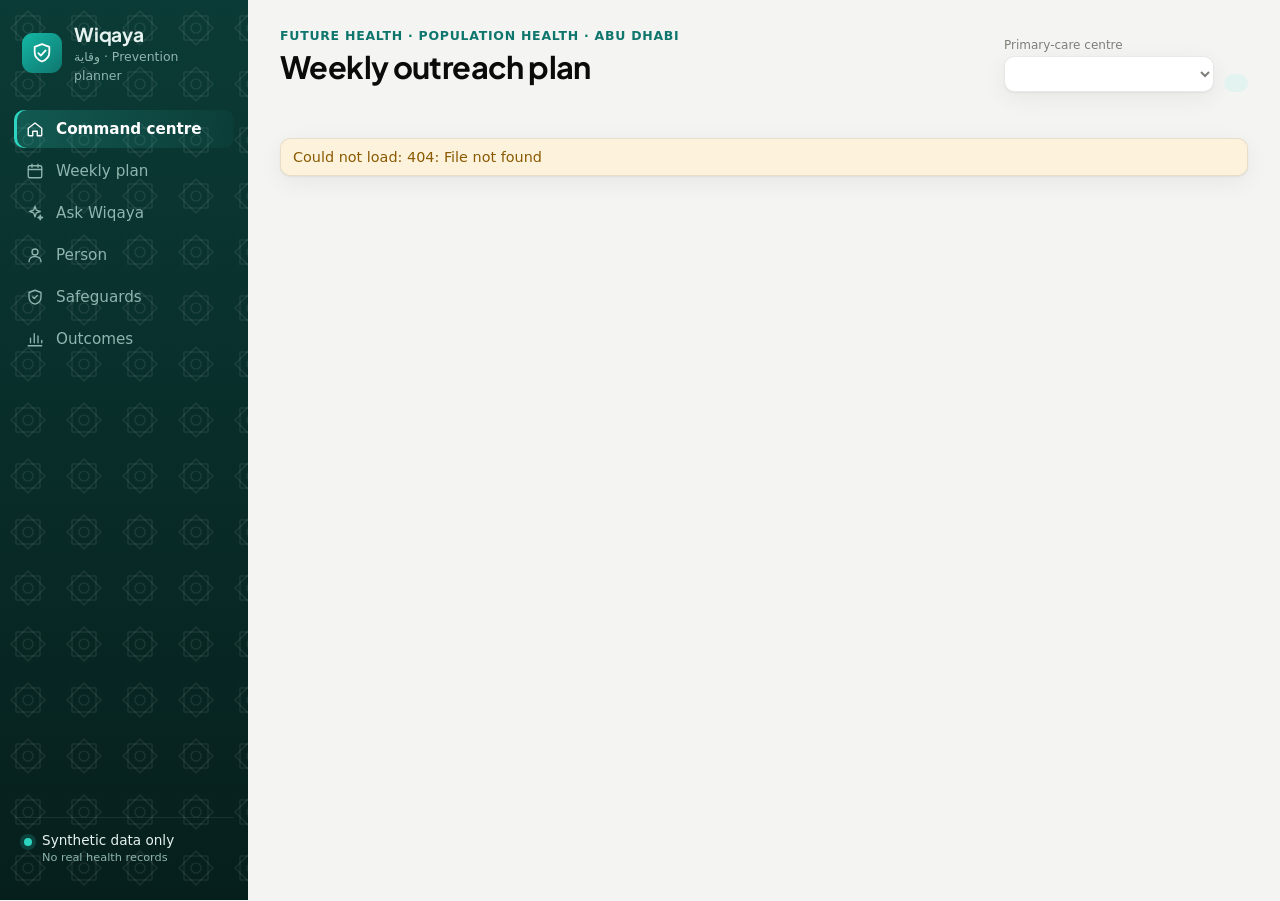
==== static/index.html @ 71c0303e "Wiqaya prototype: engine, multi-agent copilot, UI, tests, docs Co-Authored-By: Claude Opus 5.5 <nore" ====
<!doctype html>
<html lang="en">
<head>
  <meta charset="utf-8">
  <meta name="viewport" content="width=device-width, initial-scale=1">
  <title>Wiqaya Prevention Planner</title>
  <meta name="description" content="Predictive prevention pathways for Abu Dhabi: care gaps, risk, household outreach and safeguards. Synthetic data only.">
  <link rel="icon" href="data:image/svg+xml,%3Csvg xmlns='http://www.w3.org/2000/svg' viewBox='0 0 32 32'%3E%3Crect width='32' height='32' rx='8' fill='%230f766e'/%3E%3Cpath d='M16 6l8 3v6c0 5-3.4 8.4-8 10-4.6-1.6-8-5-8-10V9z' fill='none' stroke='white' stroke-width='2.2' stroke-linejoin='round'/%3E%3C/svg%3E">
  <link rel="preconnect" href="https://fonts.googleapis.com">
  <link rel="preconnect" href="https://fonts.gstatic.com" crossorigin>
  <link rel="stylesheet" href="https://fonts.googleapis.com/css2?family=Plus+Jakarta+Sans:wght@500;600;700;800&display=swap">
  <link rel="stylesheet" href="styles.css">
</head>
<body>
  <a class="skip-link" href="#main">Skip to content</a>
  <div class="shell">
    <aside class="side">
      <div class="brand">
        <span class="logo" aria-hidden="true">
          <svg viewBox="0 0 32 32"><path d="M16 5l9 3.4v6.8c0 5.6-3.8 9.4-9 11.3-5.2-1.9-9-5.7-9-11.3V8.4z"/><path d="M11.5 16.2l3 3 6-6.4"/></svg>
        </span>
        <span><strong>Wiqaya</strong><small>وقاية · Prevention planner</small></span>
      </div>
      <nav id="nav" role="tablist" aria-label="Views" aria-orientation="vertical"></nav>
      <div class="side-foot">
        <span class="live-dot" aria-hidden="true"></span>
        <span>Synthetic data only<br><small>No real health records</small></span>
      </div>
    </aside>

    <div class="content">
      <header class="top">
        <div>
          <p class="eyebrow">Future Health · Population Health · Abu Dhabi</p>
          <h1 id="page-title">Weekly outreach plan</h1>
          <p id="page-sub" class="lede"></p>
        </div>
        <div class="top-tools">
          <label class="field"><span>Primary-care centre</span><select id="centre"></select></label>
          <span class="pill" id="week-pill"></span>
        </div>
      </header>

      <section class="kpis" id="kpis" aria-label="Key figures"></section>

      <main id="main">
        <section id="overview" role="tabpanel" aria-labelledby="tab-overview"></section>
        <section id="copilot" role="tabpanel" aria-labelledby="tab-copilot" hidden></section>
        <section id="plan" role="tabpanel" aria-labelledby="tab-plan" hidden></section>
        <section id="person" role="tabpanel" aria-labelledby="tab-person" hidden></section>
        <section id="safeguards" role="tabpanel" aria-labelledby="tab-safeguards" hidden></section>
        <section id="outcomes" role="tabpanel" aria-labelledby="tab-outcomes" hidden></section>
      </main>
    </div>
  </div>
  <div id="tip" class="tip" role="tooltip" hidden></div>
  <div id="status" class="sr-only" role="status" aria-live="polite"></div>
  <script src="app.js"></script>
</body>
</html>
---- static/styles.css ----
/* Tokens: chrome + chart roles. Chart hues follow the validated reference palette (slots 1, 2, 3, 7). */
:root {
  color-scheme: light;
  --page: #f4f5f2; --surface: #ffffff; --surface-2: #f6f6f3; --ink: #0b0b0b; --ink-2: #52514e; --muted: #807e78;
  --grid: #e7e6e0; --axis: #c3c2b7; --border: rgba(11, 11, 11, 0.09); --shadow: 0 1px 2px rgba(16, 24, 20, .05), 0 6px 24px rgba(16, 24, 20, .06);
  --brand: #0f766e; --brand-2: #115e59; --brand-soft: #e3f3f0; --side: #0b2f2b; --side-ink: #e6f2ef; --side-muted: #8fb5ae;
  --s1: #2a78d6; --s1-soft: #dceafb; --s2: #eb6834; --s3: #1baf7a; --s3-soft: #d9f3e9; --s7: #4a3aa7; --s7-soft: #e6e3f7;
  --base: #a8a69f; --good: #0ca30c; --good-ink: #006300; --good-soft: #e3f5e3; --warn: #fab219; --warn-ink: #8a5a00; --warn-soft: #fdf3dc;
  --crit: #d03b3b; --radius: 14px;
  font-family: system-ui, -apple-system, "Segoe UI", sans-serif; color: var(--ink); background: var(--page);
}
@media (prefers-color-scheme: dark) {
  :root:where(:not([data-theme="light"])) {
    color-scheme: dark;
    --page: #0d0d0d; --surface: #1a1a19; --surface-2: #222220; --ink: #ffffff; --ink-2: #c3c2b7; --muted: #8f8d86;
    --grid: #2c2c2a; --axis: #45453f; --border: rgba(255, 255, 255, 0.09); --shadow: 0 1px 2px rgba(0, 0, 0, .4);
    --brand: #2dd4bf; --brand-2: #5eead4; --brand-soft: #12302c; --side: #0a1f1c;
    --s1: #3987e5; --s1-soft: #17304f; --s2: #d95926; --s3: #199e70; --s3-soft: #123528; --s7: #9085e9; --s7-soft: #262245;
    --base: #6b6a64; --good-ink: #0ca30c; --good-soft: #13301a; --warn-ink: #fab219; --warn-soft: #3a2c10;
  }
}
* { box-sizing: border-box; }
[hidden] { display: none !important; }
body { margin: 0; background: var(--page); -webkit-font-smoothing: antialiased; }
button, select { font: inherit; color: inherit; }
h1, h2, h3, p { margin: 0; }
.shell { display: grid; grid-template-columns: 248px 1fr; min-height: 100vh; }

/* Sidebar */
.side { background: var(--side); color: var(--side-ink); display: flex; flex-direction: column; padding: 22px 14px; position: sticky; top: 0; height: 100vh; }
.brand { display: flex; gap: 12px; align-items: center; padding: 0 8px 26px; }
.brand strong { display: block; font-size: 1.2rem; letter-spacing: -.01em; }
.brand small { color: var(--side-muted); font-size: .78rem; }
.logo { width: 40px; height: 40px; border-radius: 11px; background: linear-gradient(140deg, #14b8a6, #0f766e); display: grid; place-items: center; flex: none; }
.logo svg { width: 26px; height: 26px; fill: none; stroke: #fff; stroke-width: 2.2; stroke-linecap: round; stroke-linejoin: round; }
#nav { display: flex; flex-direction: column; gap: 4px; }
#nav button { display: flex; align-items: center; gap: 12px; border: 0; background: none; color: var(--side-muted); padding: 10px 12px; border-radius: 10px; cursor: pointer; text-align: left; font-size: .95rem; }
#nav button:hover { background: rgba(255, 255, 255, .05); color: var(--side-ink); }
#nav button[aria-selected="true"] { background: rgba(45, 212, 191, .14); color: #fff; font-weight: 600; box-shadow: inset 3px 0 0 #2dd4bf; }
.side-foot { margin-top: auto; display: flex; gap: 10px; align-items: flex-start; padding: 14px 10px; border-top: 1px solid rgba(255, 255, 255, .08); font-size: .85rem; }
.side-foot small { color: var(--side-muted); }
.live-dot { width: 8px; height: 8px; border-radius: 50%; background: #2dd4bf; margin-top: 6px; box-shadow: 0 0 0 4px rgba(45, 212, 191, .18); flex: none; }

/* Header & KPIs */
.content { min-width: 0; padding: 28px 32px 56px; }
.top { display: flex; flex-wrap: wrap; justify-content: space-between; align-items: flex-end; gap: 16px 24px; }
.eyebrow { color: var(--brand); font-size: .78rem; font-weight: 600; letter-spacing: .06em; text-transform: uppercase; }
h1 { font-size: clamp(1.5rem, 2.4vw, 2rem); letter-spacing: -.02em; margin-top: 4px; }
.lede { color: var(--ink-2); margin-top: 6px; max-width: 68ch; line-height: 1.5; }
.top-tools { display: flex; gap: 10px; align-items: flex-end; flex-wrap: wrap; }
.field { display: grid; gap: 4px; font-size: .75rem; color: var(--muted); }
select { background: var(--surface); border: 1px solid var(--border); border-radius: 10px; padding: 9px 12px; min-width: 210px; box-shadow: var(--shadow); }
.pill { display: inline-flex; align-items: center; gap: 6px; padding: 9px 12px; border-radius: 10px; background: var(--brand-soft); color: var(--brand-2); font-size: .85rem; font-weight: 600; }
.kpis { display: grid; grid-template-columns: repeat(4, minmax(0, 1fr)); gap: 14px; margin: 24px 0 22px; }
.kpi { background: var(--surface); border: 1px solid var(--border); border-radius: var(--radius); padding: 16px 18px; box-shadow: var(--shadow); display: grid; gap: 4px; }
.kpi-k { color: var(--muted); font-size: .8rem; font-weight: 500; }
.kpi-v { font-size: 1.75rem; font-weight: 700; letter-spacing: -.02em; }
.kpi-s { color: var(--ink-2); font-size: .8rem; }
.kpi.hero { background: linear-gradient(150deg, #0f766e, #0b4f4a); color: #fff; border: 0; }
.kpi.hero .kpi-k, .kpi.hero .kpi-s { color: #c4ece5; }

/* Cards & layout */
.card { background: var(--surface); border: 1px solid var(--border); border-radius: var(--radius); padding: 18px 20px; box-shadow: var(--shadow); min-width: 0; }
.card h2 { font-size: 1rem; letter-spacing: -.01em; }
.card-head { display: flex; justify-content: space-between; align-items: baseline; gap: 12px; flex-wrap: wrap; margin-bottom: 14px; }
.card-sub { color: var(--muted); font-size: .82rem; margin-top: 2px; }
.cols { display: grid; grid-template-columns: 320px minmax(0, 1fr); gap: 16px; align-items: start; }
.stack { display: grid; gap: 16px; }
.grid3 { display: grid; grid-template-columns: repeat(3, minmax(0, 1fr)); gap: 16px; margin-top: 16px; }
.grid2 { display: grid; grid-template-columns: repeat(2, minmax(0, 1fr)); gap: 16px; margin-top: 16px; }
.muted { color: var(--muted); }
.small { font-size: .82rem; }
.i { width: 18px; height: 18px; fill: none; stroke: currentColor; stroke-width: 1.8; stroke-linecap: round; stroke-linejoin: round; flex: none; }

/* Meters & bars */
.big { font-size: 2.1rem; font-weight: 700; letter-spacing: -.03em; }
.meter { height: 8px; border-radius: 4px; background: var(--surface-2); overflow: hidden; margin: 10px 0 6px; }
.meter > i { display: block; height: 100%; border-radius: 4px; background: var(--brand); }
.hbars { display: grid; gap: 10px; }
.hbar { display: grid; grid-template-columns: minmax(0, 1fr) auto; gap: 4px 10px; font-size: .85rem; }
.hbar .bar { grid-column: 1 / -1; height: 8px; background: var(--surface-2); border-radius: 4px; }
.hbar .bar > i { display: block; height: 100%; background: var(--s1); border-radius: 4px; }
.hbar b { font-variant-numeric: tabular-nums; font-weight: 600; }
.split { display: flex; height: 10px; border-radius: 5px; overflow: hidden; gap: 2px; margin: 10px 0 8px; }
.split > i { display: block; height: 100%; }
.legend { display: flex; flex-wrap: wrap; gap: 6px 14px; font-size: .8rem; color: var(--ink-2); }
.sw { display: inline-block; width: 10px; height: 10px; border-radius: 3px; margin-right: 6px; vertical-align: -1px; }

/* Chips & badges */
.chip { display: inline-flex; align-items: center; gap: 6px; padding: 3px 9px; border-radius: 999px; font-size: .76rem; font-weight: 500; background: var(--s1-soft); color: var(--ink); margin: 3px 4px 0 0; }
.chip > i { width: 7px; height: 7px; border-radius: 50%; background: var(--s1); }
.chip.child { background: var(--s3-soft); } .chip.child > i { background: var(--s3); }
.chip.gen { background: var(--s7-soft); } .chip.gen > i { background: var(--s7); }
.badge { display: inline-block; padding: 2px 7px; border-radius: 6px; font-size: .7rem; font-weight: 700; letter-spacing: .04em; background: var(--surface-2); color: var(--ink-2); border: 1px solid var(--border); }
.status { display: inline-flex; align-items: center; gap: 5px; padding: 3px 9px; border-radius: 999px; font-size: .76rem; font-weight: 600; }
.status .i { width: 14px; height: 14px; stroke-width: 2.4; }
.status.good { background: var(--good-soft); color: var(--good-ink); }
.status.warn { background: var(--warn-soft); color: var(--warn-ink); }
.status.hide { background: var(--surface-2); color: var(--muted); }

/* Household list */
.hh-list { display: grid; }
.hh { display: grid; grid-template-columns: 34px minmax(0, 1fr) 150px; gap: 14px; padding: 14px 4px; border-top: 1px solid var(--grid); align-items: start; }
.hh:first-child { border-top: 0; }
.rank { width: 30px; height: 30px; border-radius: 9px; display: grid; place-items: center; font-weight: 700; font-size: .85rem; background: var(--surface-2); color: var(--ink-2); }
.hh:nth-child(-n+3) .rank { background: var(--brand-soft); color: var(--brand-2); }
.hh-head { display: flex; align-items: center; gap: 10px; margin-bottom: 6px; }
.members { list-style: none; margin: 0; padding: 0; display: grid; gap: 8px; }
.member { display: grid; grid-template-columns: 30px minmax(0, 1fr); gap: 10px; }
.av { width: 30px; height: 30px; border-radius: 50%; display: grid; place-items: center; font-weight: 700; font-size: .8rem; background: var(--s1-soft); color: var(--ink); }
.av.child { background: var(--s3-soft); }
.av.lg { width: 56px; height: 56px; font-size: 1.3rem; }
.who { display: flex; flex-wrap: wrap; gap: 4px 10px; align-items: baseline; }
.slot { display: inline-flex; align-items: center; gap: 4px; font-size: .78rem; color: var(--ink-2); font-variant-numeric: tabular-nums; }
.slot .i { width: 14px; height: 14px; }
.link { background: none; border: 0; padding: 0; color: var(--ink); font-weight: 600; cursor: pointer; text-decoration: underline; text-decoration-color: var(--axis); text-underline-offset: 3px; }
.link:hover { color: var(--brand); text-decoration-color: currentColor; }
.score { text-align: right; }
.score b { font-size: 1.1rem; font-variant-numeric: tabular-nums; }
.score .meter { margin: 6px 0 4px; height: 6px; }
.score .meter > i { background: var(--s1); }

/* Person */
.person-head { display: flex; gap: 16px; align-items: center; flex-wrap: wrap; }
.person-head h2 { font-size: 1.35rem; }
.consents { display: flex; flex-wrap: wrap; gap: 6px; margin-top: 8px; }
.banner { display: flex; gap: 10px; align-items: center; padding: 10px 12px; border-radius: 10px; background: var(--warn-soft); color: var(--warn-ink); margin-top: 14px; font-size: .9rem; }
.gap-item { padding: 12px 0; border-top: 1px solid var(--grid); }
.gap-item:first-of-type { border-top: 0; padding-top: 0; }
.gap-item p { font-size: .88rem; margin-top: 6px; }
.seg-group { display: inline-flex; border: 1px solid var(--border); border-radius: 9px; overflow: hidden; margin-top: 10px; }
.seg-group button { border: 0; background: var(--surface); padding: 6px 12px; font-size: .82rem; cursor: pointer; border-left: 1px solid var(--border); }
.seg-group button:first-child { border-left: 0; }
.seg-group button:hover { background: var(--surface-2); }
.seg-group button[aria-pressed="true"] { background: var(--brand); color: #fff; }
.track { width: 100%; height: auto; display: block; margin: 8px 0 4px; }
.track .axis { stroke: var(--axis); stroke-width: 2; }
.track .band { fill: var(--s1-soft); stroke: var(--s1); stroke-width: 1; }
.track .dot { fill: var(--s1); stroke: var(--surface); stroke-width: 2; }
.track text { fill: var(--muted); font-size: 10.5px; }
.fbar { display: grid; grid-template-columns: 110px minmax(0, 1fr) 44px; gap: 10px; align-items: center; font-size: .85rem; margin-top: 8px; }
.fbar .bar { height: 8px; border-radius: 4px; background: var(--surface-2); }
.fbar .bar > i { display: block; height: 100%; border-radius: 4px; background: var(--s1); }
.fbar b { text-align: right; font-variant-numeric: tabular-nums; font-weight: 600; }
.prov { list-style: none; margin: 0; padding: 0; display: grid; gap: 10px; }
.prov li { display: grid; grid-template-columns: 26px minmax(0, 1fr); gap: 10px; font-size: .88rem; }
.prov .tick { width: 24px; height: 24px; border-radius: 7px; display: grid; place-items: center; }
.prov .tick.on { background: var(--good-soft); color: var(--good-ink); }
.prov .tick.off { background: var(--warn-soft); color: var(--warn-ink); }
.prov .tick .i { width: 14px; height: 14px; stroke-width: 2.6; }
.msgs { display: grid; gap: 14px; }
.msg-head { display: flex; justify-content: space-between; gap: 8px; font-size: .8rem; color: var(--muted); margin-bottom: 6px; flex-wrap: wrap; }
.bubble { white-space: pre-wrap; background: var(--surface-2); border: 1px solid var(--border); border-radius: 16px 16px 16px 4px; padding: 12px 14px; font-size: .9rem; line-height: 1.55; }
.bubble[dir="rtl"] { border-radius: 16px 16px 4px 16px; }
.empty { display: grid; justify-items: center; gap: 12px; text-align: center; padding: 48px 20px; color: var(--ink-2); }
.empty .i { width: 36px; height: 36px; color: var(--brand); }
.btn { display: inline-flex; align-items: center; gap: 6px; border: 0; background: var(--brand); color: #fff; padding: 9px 14px; border-radius: 10px; cursor: pointer; font-weight: 600; }

/* Safeguards */
.segs { display: flex; flex-wrap: wrap; gap: 6px; margin-bottom: 16px; }
.segs button { border: 1px solid var(--border); background: var(--surface); padding: 7px 12px; border-radius: 999px; cursor: pointer; font-size: .85rem; }
.segs button[aria-pressed="true"] { background: var(--ink); color: var(--surface); border-color: var(--ink); }
.summary { display: grid; grid-template-columns: repeat(4, minmax(0, 1fr)); gap: 14px; margin-bottom: 16px; }
.table-wrap { overflow-x: auto; }
table { border-collapse: collapse; width: 100%; font-size: .87rem; }
th, td { text-align: left; padding: 10px 10px; border-bottom: 1px solid var(--grid); vertical-align: middle; }
th { color: var(--muted); font-weight: 600; font-size: .76rem; text-transform: uppercase; letter-spacing: .04em; }
td.num, th.num { text-align: right; font-variant-numeric: tabular-nums; }
tbody tr:hover { background: var(--surface-2); }
.reach { display: grid; grid-template-columns: minmax(80px, 1fr) 48px; gap: 8px; align-items: center; min-width: 150px; }
.reach-track { position: relative; height: 8px; background: var(--surface-2); border-radius: 4px; }
.reach-track > i { display: block; height: 100%; border-radius: 4px; background: var(--s1); }
.reach-track > .gate { position: absolute; top: -4px; bottom: -4px; width: 2px; background: var(--ink); border-radius: 1px; }
.reach b { text-align: right; font-variant-numeric: tabular-nums; font-weight: 600; }

/* Outcomes */
.compare { display: grid; grid-template-columns: repeat(3, minmax(0, 1fr)); gap: 16px; }
.delta { display: inline-flex; align-items: center; gap: 4px; font-weight: 700; font-size: .85rem; padding: 3px 9px; border-radius: 999px; }
.delta .i { width: 14px; height: 14px; stroke-width: 2.4; }
.delta.up { background: var(--good-soft); color: var(--good-ink); }
.delta.flat { background: var(--surface-2); color: var(--ink-2); }
.pair { display: grid; gap: 8px; margin-top: 14px; }
.pair-row { display: grid; grid-template-columns: 92px minmax(0, 1fr) 52px; gap: 10px; align-items: center; font-size: .82rem; color: var(--ink-2); }
.pair-row .bar { height: 12px; }
.pair-row .bar > i { display: block; height: 100%; border-radius: 0 4px 4px 0; }
.pair-row b { text-align: right; color: var(--ink); font-variant-numeric: tabular-nums; }
svg.chart.cal { max-width: 440px; margin: 0 auto; }
svg.chart { width: 100%; height: auto; display: block; overflow: visible; }
svg.chart text { fill: var(--muted); font-size: 11px; }
svg.chart .lbl { fill: var(--ink); font-size: 12px; font-weight: 600; }
svg.chart .grid { stroke: var(--grid); stroke-width: 1; }
svg.chart .axis { stroke: var(--axis); stroke-width: 1.5; }
svg.chart .diag { stroke: var(--axis); stroke-width: 1.5; stroke-dasharray: 4 4; fill: none; }
svg.chart .pt { fill: var(--s1); stroke: var(--surface); stroke-width: 2; }
svg.chart .truth { stroke: var(--ink); stroke-width: 2; stroke-dasharray: 3 3; }
details { margin-top: 12px; font-size: .85rem; }
summary { cursor: pointer; color: var(--brand-2); font-weight: 600; }

/* Copilot */
.ask-card { background: linear-gradient(160deg, var(--surface), var(--brand-soft)); }
.ask-row { display: flex; gap: 10px; }
.ask-row input { flex: 1; min-width: 0; font: inherit; padding: 12px 14px; border-radius: 12px; border: 1px solid var(--border); background: var(--surface); color: var(--ink); box-shadow: var(--shadow); }
.examples { display: flex; flex-wrap: wrap; gap: 8px; margin-top: 12px; }
.ex { border: 1px solid var(--border); background: var(--surface); border-radius: 999px; padding: 6px 12px; font-size: .8rem; cursor: pointer; color: var(--ink-2); text-align: left; }
.ex:hover { border-color: var(--brand); color: var(--ink); }
.lanes { list-style: none; margin: 0; padding: 0; display: grid; grid-template-columns: repeat(6, minmax(0, 1fr)); gap: 10px; }
.lanes li { display: grid; gap: 8px; align-content: start; padding: 12px; border-radius: 12px; background: var(--surface-2); font-size: .85rem; position: relative; }
.lane-ic { width: 32px; height: 32px; border-radius: 10px; display: grid; place-items: center; background: var(--brand-soft); color: var(--brand-2); flex: none; }
.trace { list-style: none; margin: 0; padding: 0; display: grid; gap: 0; }
.step { display: grid; grid-template-columns: 32px minmax(0, 1fr); gap: 12px; padding: 10px 0; position: relative; }
.step:not(:last-child)::before { content: ""; position: absolute; left: 15px; top: 44px; bottom: -6px; width: 2px; background: var(--grid); }
.step.ok .lane-ic { background: var(--good-soft); color: var(--good-ink); }
.step.bad .lane-ic { background: var(--warn-soft); color: var(--warn-ink); }
.step-head { display: flex; flex-wrap: wrap; gap: 6px 10px; align-items: center; font-size: .88rem; }
.step-detail { margin-top: 3px; word-break: break-word; }
.answer-text { font-size: 1.02rem; line-height: 1.6; }
.answer { border-left: 4px solid var(--brand); }
.thinking { display: flex; gap: 10px; align-items: center; color: var(--ink-2); }
.thinking .i { color: var(--brand); }
@media (prefers-reduced-motion: no-preference) { .thinking .i { animation: pulse 1.2s ease-in-out infinite; } }
@keyframes pulse { 50% { opacity: .35; transform: scale(.85); } }
.ai-brief h2 { display: flex; align-items: center; gap: 8px; }
.ai-brief h2 .i { color: var(--brand); }

/* Display type */
h1, h2, .kpi-v, .big, .brand strong, .hero-title, .hero-stats b, .region-nums b, .feat strong { font-family: "Plus Jakarta Sans", system-ui, -apple-system, "Segoe UI", sans-serif; }

/* Command centre */
.hero { position: relative; overflow: hidden; display: grid; grid-template-columns: minmax(0, 1.35fr) minmax(0, 1fr); gap: 28px; align-items: center;
  padding: 40px 40px 36px; border-radius: 22px; color: #fff; margin-bottom: 18px;
  background: url("data:image/svg+xml,%3Csvg xmlns='http://www.w3.org/2000/svg' width='56' height='56' viewBox='0 0 56 56'%3E%3Cg fill='none' stroke='%23ffffff' stroke-opacity='0.09' stroke-width='1.2'%3E%3Crect x='16' y='16' width='24' height='24'/%3E%3Crect x='16' y='16' width='24' height='24' transform='rotate(45 28 28)'/%3E%3Ccircle cx='28' cy='28' r='5'/%3E%3C/g%3E%3C/svg%3E"), radial-gradient(900px 420px at 0% 0%, #14b8a6 0%, transparent 55%), radial-gradient(700px 500px at 100% 100%, #c9a227 0%, transparent 45%), linear-gradient(135deg, #0b3b36, #062320 70%);
  box-shadow: 0 20px 50px rgba(6, 35, 32, .35); }
.hero::after { content: ""; position: absolute; right: -120px; top: -120px; width: 360px; height: 360px; border-radius: 50%; border: 1px solid rgba(255, 255, 255, .08); box-shadow: 0 0 0 40px rgba(255, 255, 255, .02), 0 0 0 80px rgba(255, 255, 255, .015); pointer-events: none; }
.hero-eyebrow { font-size: .76rem; font-weight: 700; letter-spacing: .1em; text-transform: uppercase; color: #7fe3d3; }
.hero-title { font-size: clamp(2rem, 4vw, 3.1rem); line-height: 1.05; letter-spacing: -.035em; margin: 12px 0 14px; font-weight: 800; }
.hero-title span { background: linear-gradient(90deg, #5eead4, #f5d77a); -webkit-background-clip: text; background-clip: text; color: transparent; }
.hero-sub { color: #c9e7e1; font-size: 1.05rem; line-height: 1.6; max-width: 56ch; }
.hero-cta { display: flex; flex-wrap: wrap; gap: 10px; margin-top: 22px; }
.btn.glow { background: linear-gradient(135deg, #2dd4bf, #0f9e8f); color: #04201c; box-shadow: 0 8px 24px rgba(45, 212, 191, .35); }
.btn.ghost { background: rgba(255, 255, 255, .08); color: #fff; border: 1px solid rgba(255, 255, 255, .2); }
.btn { transition: transform .15s ease, box-shadow .15s ease; }
.btn:hover { transform: translateY(-1px); }
.hero-chips { display: flex; flex-wrap: wrap; gap: 8px; margin-top: 22px; }
.hero-chips span { display: inline-flex; align-items: center; gap: 6px; padding: 6px 10px; border-radius: 999px; background: rgba(255, 255, 255, .07); border: 1px solid rgba(255, 255, 255, .12); font-size: .8rem; color: #d7efea; }
.hero-chips .i { width: 14px; height: 14px; }
.hero-panel { position: relative; z-index: 1; background: rgba(255, 255, 255, .07); border: 1px solid rgba(255, 255, 255, .14); border-radius: 18px; padding: 22px; backdrop-filter: blur(8px); }
.hero-panel-k { font-size: .78rem; color: #9fd8ce; font-weight: 600; display: flex; align-items: center; gap: 8px; }
.hero-panel-k::before { content: ""; width: 8px; height: 8px; border-radius: 50%; background: #2dd4bf; box-shadow: 0 0 0 4px rgba(45, 212, 191, .25); }
.hero-stats { display: grid; grid-template-columns: 1fr 1fr; gap: 18px 20px; margin-top: 16px; }
.hero-stats div { display: grid; gap: 2px; }
.hero-stats b { font-size: 1.9rem; letter-spacing: -.03em; }
.hero-stats div > span { color: #b9dcd5; font-size: .82rem; }
.hero-stats .accent b { color: #f5d77a; }
.cols-wide { display: grid; grid-template-columns: minmax(0, 1.6fr) minmax(0, 1fr); gap: 16px; margin-bottom: 16px; }
svg.map .land { fill: url(#land); stroke: var(--axis); stroke-width: 1.5; }
svg.map .sea { fill: var(--muted); font-size: 11px; font-style: italic; }
svg.map .bubble { fill: var(--brand); fill-opacity: .82; stroke: var(--surface); stroke-width: 2; }
svg.map .halo { fill: var(--brand); fill-opacity: .12; }
svg.map .bubble.warn, svg.map .halo.warn { fill: var(--warn); }
svg.map .lbl { fill: #fff; font-size: 12.5px; font-weight: 700; }
svg.map .sub { fill: rgba(255, 255, 255, .85); font-size: 11px; }
svg.map .region { cursor: default; }
svg.map .region:hover .bubble, svg.map .region:focus .bubble { fill-opacity: 1; }
.region-card h2 { font-size: .98rem; }
.region-nums { display: grid; grid-template-columns: repeat(3, 1fr); gap: 8px; margin-top: 12px; }
.region-nums div { display: grid; }
.region-nums b { font-size: 1.3rem; letter-spacing: -.02em; }
.region-nums div > span { font-size: .75rem; color: var(--muted); }
.ai-spot { display: grid; grid-template-columns: minmax(0, 1fr) minmax(0, 1.25fr); gap: 24px; align-items: center; margin-bottom: 16px;
  background: linear-gradient(120deg, var(--surface), var(--brand-soft)); }
.ai-spot .hero-eyebrow { color: var(--brand); }
.ai-spot h2 { font-size: 1.5rem; letter-spacing: -.02em; margin: 6px 0 8px; }
.pipe { list-style: none; margin: 0; padding: 0; display: grid; grid-template-columns: repeat(6, 1fr); gap: 8px; position: relative; }
.pipe::before { content: ""; position: absolute; left: 8%; right: 8%; top: 20px; height: 2px; background: linear-gradient(90deg, var(--brand), var(--s1)); opacity: .35; }
.pipe li { position: relative; display: grid; justify-items: center; gap: 8px; text-align: center; }
.pipe .lane-ic { width: 42px; height: 42px; border-radius: 13px; background: var(--surface); border: 1px solid var(--border); box-shadow: var(--shadow); }
.pipe small { font-size: .74rem; color: var(--ink-2); line-height: 1.25; }
.pulse-dot { position: absolute; top: 15px; left: 8%; width: 12px; height: 12px; border-radius: 50%; background: var(--brand); box-shadow: 0 0 12px var(--brand); }
.feats { display: grid; grid-template-columns: repeat(4, minmax(0, 1fr)); gap: 14px; }
.feat { text-align: left; display: grid; gap: 8px; align-content: start; padding: 18px; border-radius: var(--radius); background: var(--surface); border: 1px solid var(--border); box-shadow: var(--shadow); cursor: pointer; color: var(--ink); }
.feat strong { font-size: 1rem; }
.feat span:last-child { color: var(--ink-2); font-size: .86rem; line-height: 1.45; }
.feat-ic { width: 40px; height: 40px; border-radius: 12px; display: grid; place-items: center; color: #fff; background: linear-gradient(135deg, #14b8a6, #0f766e); }
.feat:nth-child(2) .feat-ic { background: linear-gradient(135deg, #3987e5, #1c5cab); }
.feat:nth-child(3) .feat-ic { background: linear-gradient(135deg, #9085e9, #4a3aa7); }
.feat:nth-child(4) .feat-ic { background: linear-gradient(135deg, #f5c04a, #c98500); }
.lift { transition: transform .2s ease, box-shadow .2s ease, border-color .2s ease; }
.lift:hover { transform: translateY(-3px); box-shadow: 0 14px 34px rgba(16, 24, 20, .12); border-color: var(--brand); }
#nav button[aria-selected="true"] { background: linear-gradient(90deg, rgba(45, 212, 191, .22), rgba(45, 212, 191, .04)); }
.side { background: url("data:image/svg+xml,%3Csvg xmlns='http://www.w3.org/2000/svg' width='56' height='56' viewBox='0 0 56 56'%3E%3Cg fill='none' stroke='%23ffffff' stroke-opacity='0.09' stroke-width='1.2'%3E%3Crect x='16' y='16' width='24' height='24'/%3E%3Crect x='16' y='16' width='24' height='24' transform='rotate(45 28 28)'/%3E%3Ccircle cx='28' cy='28' r='5'/%3E%3C/g%3E%3C/svg%3E"), linear-gradient(180deg, #0b3b36, #061f1c); }
@media (prefers-reduced-motion: no-preference) {
  .enter { animation: fadeUp .35s ease both; }
  .pulse-dot { animation: travel 3.6s ease-in-out infinite; }
  .hero-panel-k::before { animation: pulse 1.8s ease-in-out infinite; }
}
@keyframes fadeUp { from { opacity: 0; transform: translateY(8px); } to { opacity: 1; transform: none; } }
@keyframes travel { 0% { left: 8%; opacity: 0; } 10% { opacity: 1; } 90% { opacity: 1; } 100% { left: 90%; opacity: 0; } }

/* Weekly plan */
.plan-hero { display: grid; grid-template-columns: auto minmax(0, 1fr); gap: 28px; align-items: center; padding: 26px 30px; border-radius: 20px; margin-bottom: 16px; color: #fff;
  background: url("data:image/svg+xml,%3Csvg xmlns='http://www.w3.org/2000/svg' width='56' height='56' viewBox='0 0 56 56'%3E%3Cg fill='none' stroke='%23ffffff' stroke-opacity='0.08' stroke-width='1.2'%3E%3Crect x='16' y='16' width='24' height='24'/%3E%3Crect x='16' y='16' width='24' height='24' transform='rotate(45 28 28)'/%3E%3C/g%3E%3C/svg%3E"),
  radial-gradient(600px 300px at 100% 0%, rgba(57, 135, 229, .55), transparent 60%), linear-gradient(135deg, #0f766e, #0b3b36); box-shadow: 0 14px 40px rgba(6, 35, 32, .25); }
.plan-hero h2 { font-size: 1.7rem; letter-spacing: -.02em; margin: 6px 0 4px; }
.plan-hero .hero-eyebrow { display: inline-flex; align-items: center; gap: 6px; }
.plan-hero .hero-eyebrow .i { width: 14px; height: 14px; }
.plan-hero-sub { color: #c9e7e1; font-size: .92rem; }
.plan-stats { display: flex; flex-wrap: wrap; gap: 10px; margin-top: 16px; }
.plan-stats div { display: grid; padding: 10px 14px; border-radius: 12px; background: rgba(255, 255, 255, .08); border: 1px solid rgba(255, 255, 255, .12); min-width: 96px; }
.plan-stats b { font-family: "Plus Jakarta Sans", system-ui, sans-serif; font-size: 1.4rem; letter-spacing: -.02em; }
.plan-stats div > span { font-size: .76rem; color: #b9dcd5; }
.cap-ring { position: relative; width: 132px; height: 132px; }
.cap-ring svg { width: 100%; height: 100%; transform: rotate(-90deg); }
.cap-ring circle { fill: none; stroke-width: 9; }
.cap-ring .ring-bg { stroke: rgba(255, 255, 255, .14); }
.cap-ring .ring-fg { stroke: #5eead4; stroke-linecap: round; filter: drop-shadow(0 0 6px rgba(94, 234, 212, .6)); }
.cap-ring div { position: absolute; inset: 0; display: grid; place-content: center; text-align: center; }
.cap-ring b { font-family: "Plus Jakarta Sans", system-ui, sans-serif; font-size: 2rem; line-height: 1; }
.cap-ring div > span { font-size: .74rem; color: #b9dcd5; }
.plan-top { display: grid; grid-template-columns: minmax(0, 1.4fr) minmax(0, 1fr); gap: 16px; margin-bottom: 16px; }
.heat { display: grid; gap: 4px; }
.heat-row { display: grid; grid-template-columns: 70px repeat(8, minmax(0, 1fr)); gap: 4px; align-items: center; }
.heat-axis span { font-size: .7rem; color: var(--muted); text-align: center; }
.heat-day { font-weight: 600; font-size: .85rem; display: grid; }
.heat-day small { color: var(--muted); font-weight: 400; font-size: .7rem; }
.cell { height: 34px; border-radius: 8px; display: grid; place-items: center; font-size: .78rem; font-weight: 600; font-variant-numeric: tabular-nums;
  background: color-mix(in oklab, var(--s1) var(--v, 0%), var(--surface-2)); color: var(--ink); transition: transform .15s ease; }
.cell:hover { transform: scale(1.06); }
.cell.open { background: none; border: 1.5px dashed var(--axis); color: var(--muted); font-weight: 500; }
.cell.blocked { background: repeating-linear-gradient(45deg, var(--surface-2) 0 6px, var(--grid) 6px 8px); color: var(--muted); }
.cell.blocked .i { width: 14px; height: 14px; }
.bar > i.k-child { background: var(--s3); } .bar > i.k-gen { background: var(--s7); }
.plan-toolbar { display: flex; flex-wrap: wrap; gap: 10px 16px; align-items: center; margin-bottom: 14px; }
.plan-toolbar .segs { margin: 0; }
.podium { display: grid; grid-template-columns: repeat(3, minmax(0, 1fr)); gap: 14px; margin-bottom: 16px; }
.pod { position: relative; padding: 16px 18px; border-radius: 16px; background: var(--surface); border: 1px solid var(--border); box-shadow: var(--shadow); overflow: hidden; }
.pod::before { content: ""; position: absolute; inset: 0 0 auto 0; height: 4px; background: var(--medal); }
.pod.gold { --medal: linear-gradient(90deg, #f5d77a, #c9a227); } .pod.silver { --medal: linear-gradient(90deg, #e2e8f0, #94a3b8); } .pod.bronze { --medal: linear-gradient(90deg, #f0b089, #b76e3c); }
.pod-head { display: grid; grid-template-columns: auto minmax(0, 1fr) auto; gap: 12px; align-items: center; margin-bottom: 12px; }
.pod-head strong { display: block; }
.medal { width: 38px; height: 38px; border-radius: 50%; display: grid; place-items: center; font-weight: 800; color: #1f1a08; background: var(--medal); box-shadow: 0 4px 12px rgba(0, 0, 0, .15); font-family: "Plus Jakarta Sans", system-ui, sans-serif; }
.pod-score { text-align: right; display: grid; }
.pod-score b { font-family: "Plus Jakarta Sans", system-ui, sans-serif; font-size: 1.5rem; letter-spacing: -.02em; color: var(--s1); }
.pod-score > span { font-size: .7rem; color: var(--muted); }
.av { background: linear-gradient(135deg, var(--s1-soft), color-mix(in oklab, var(--s1) 30%, var(--s1-soft))); }
.av.child { background: linear-gradient(135deg, var(--s3-soft), color-mix(in oklab, var(--s3) 30%, var(--s3-soft))); }
.hh { transition: background .15s ease; border-radius: 10px; }
.hh:hover { background: var(--surface-2); }
.score .meter > i { background: linear-gradient(90deg, var(--s1), #9085e9); }
@media (prefers-reduced-motion: no-preference) { .cap-ring .ring-fg { transition: stroke-dashoffset 1s ease; animation: capfill 1s ease-out both; } }
@keyframes capfill { from { stroke-dashoffset: 276.5; } }
@media (max-width: 1180px) { .plan-top, .podium { grid-template-columns: 1fr; } }
@media (max-width: 900px) { .plan-hero { grid-template-columns: 1fr; justify-items: start; padding: 22px 18px; } .heat-row { grid-template-columns: 52px repeat(8, minmax(0, 1fr)); } .cell { height: 28px; font-size: .7rem; } }

/* Safeguards */
.sg-hero.has-review { background: url("data:image/svg+xml,%3Csvg xmlns='http://www.w3.org/2000/svg' width='56' height='56' viewBox='0 0 56 56'%3E%3Cg fill='none' stroke='%23ffffff' stroke-opacity='0.08' stroke-width='1.2'%3E%3Crect x='16' y='16' width='24' height='24'/%3E%3Crect x='16' y='16' width='24' height='24' transform='rotate(45 28 28)'/%3E%3C/g%3E%3C/svg%3E"),
  radial-gradient(600px 300px at 100% 0%, rgba(250, 178, 25, .45), transparent 60%), linear-gradient(135deg, #0f766e, #0b3b36); }
.cap-ring b small { font-size: 1rem; color: #b9dcd5; font-weight: 600; }
.sg-hero + .segs { margin-bottom: 16px; }
svg.reach-chart .below-zone { fill: var(--warn); fill-opacity: .07; }
svg.reach-chart .gate-line { stroke: var(--warn); stroke-width: 2; stroke-dasharray: 5 4; }
svg.reach-chart .overall-line { stroke: var(--ink); stroke-width: 1.5; opacity: .55; }
svg.reach-chart .warn-lbl { fill: var(--warn-ink); }
svg.reach-chart .seg-name { fill: var(--ink-2); font-size: 12px; }
svg.reach-chart .seg-name.low { fill: var(--ink); font-weight: 700; }
svg.reach-chart .stem { stroke: var(--s1); stroke-width: 2; opacity: .35; }
svg.reach-chart .stem.low { stroke: var(--warn); opacity: .6; }
svg.reach-chart .dot { fill: var(--s1); stroke: var(--surface); stroke-width: 2; }
svg.reach-chart .dot.low { fill: var(--warn); }
svg.reach-chart .val { fill: var(--ink); font-size: 11.5px; font-weight: 600; font-variant-numeric: tabular-nums; }
svg.reach-chart .seg-row:hover .dot, svg.reach-chart .seg-row:focus .dot { r: 9; }
.review-card { border-left: 4px solid var(--warn); }
.review-card.ok { border-left-color: var(--good); }
.chart-scroll { overflow-x: auto; }
@media (max-width: 900px) { svg.reach-chart { min-width: 600px; } }
.reach-track > i.low { background: var(--warn); }
.privacy { display: flex; gap: 14px; align-items: flex-start; }
.privacy-ic { width: 40px; height: 40px; border-radius: 12px; display: grid; place-items: center; flex: none; color: #fff; background: linear-gradient(135deg, #9085e9, #4a3aa7); }
.stack > .btn { justify-content: center; }

/* Outcomes */
.out-hero { background: url("data:image/svg+xml,%3Csvg xmlns='http://www.w3.org/2000/svg' width='56' height='56' viewBox='0 0 56 56'%3E%3Cg fill='none' stroke='%23ffffff' stroke-opacity='0.08' stroke-width='1.2'%3E%3Crect x='16' y='16' width='24' height='24'/%3E%3Crect x='16' y='16' width='24' height='24' transform='rotate(45 28 28)'/%3E%3C/g%3E%3C/svg%3E"),
  radial-gradient(600px 300px at 100% 0%, rgba(201, 162, 39, .5), transparent 60%), linear-gradient(135deg, #0f766e, #0b3b36); }
.out-big { display: grid; place-content: center; gap: 6px; text-align: center; width: 160px; height: 160px; border-radius: 50%; background: rgba(255, 255, 255, .07); border: 1px solid rgba(255, 255, 255, .18); box-shadow: inset 0 0 40px rgba(245, 215, 122, .18); }
.out-big b { font-family: "Plus Jakarta Sans", system-ui, sans-serif; font-size: 2.3rem; font-weight: 800; letter-spacing: -.03em; color: #f5d77a; line-height: 1; }
.out-big > span { font-size: .78rem; color: #c9e7e1; }
.out-legend { margin: 4px 0 12px; }
.vs-card.win { border-top: 3px solid var(--s1); }
.vs-row { display: grid; grid-template-columns: 92px minmax(0, 1fr) 60px; gap: 10px; align-items: center; font-size: .82rem; color: var(--ink-2); }
.vs-row .bar { height: 14px; background: var(--surface-2); border-radius: 0 6px 6px 0; }
.vs-row .bar > i { display: block; height: 100%; border-radius: 0 6px 6px 0; }
.vs-row.ours .bar > i { background: linear-gradient(90deg, var(--s1), #9085e9); }
.vs-row.theirs .bar > i { background: var(--base); }
.vs-row b { text-align: right; color: var(--ink); font-family: "Plus Jakarta Sans", system-ui, sans-serif; font-size: 1.05rem; font-variant-numeric: tabular-nums; }
.bias-meter { display: grid; gap: 10px; margin: 4px 0 6px; }
.bm-row { display: grid; grid-template-columns: 120px minmax(0, 1fr) 56px; gap: 10px; align-items: center; font-size: .86rem; }
.bm-track { height: 16px; border-radius: 8px; background: var(--surface-2); overflow: hidden; }
.bm-track > i { display: block; height: 100%; border-radius: 8px; }
.bm-track > i.naive { background: linear-gradient(90deg, #f0a07a, var(--s2)); }
.bm-track > i.fixed { background: linear-gradient(90deg, var(--s1), #9085e9); }
.bm-row b { text-align: right; font-family: "Plus Jakarta Sans", system-ui, sans-serif; font-size: 1.2rem; }
.cal-stat { text-align: right; display: grid; }
.cal-stat b { font-family: "Plus Jakarta Sans", system-ui, sans-serif; font-size: 1.4rem; color: var(--good-ink); }
.cal-stat > span { font-size: .72rem; color: var(--muted); }
.road { margin-top: 16px; }
.road-steps { list-style: none; margin: 0; padding: 0; display: grid; grid-template-columns: repeat(4, minmax(0, 1fr)); gap: 14px; position: relative; }
.road-steps::before { content: ""; position: absolute; left: 20px; right: 20px; top: 19px; height: 3px; border-radius: 2px; background: linear-gradient(90deg, #2dd4bf, #3987e5, #9085e9, #f5d77a); opacity: .5; }
.road-steps li { position: relative; display: grid; gap: 4px; align-content: start; padding: 0 4px 6px; border-radius: 12px; }
.road-dot { width: 40px; height: 40px; border-radius: 50%; display: grid; place-items: center; font-weight: 800; color: #fff; margin-bottom: 8px;
  background: linear-gradient(135deg, #14b8a6, #0f766e); box-shadow: 0 0 0 5px var(--surface); font-family: "Plus Jakarta Sans", system-ui, sans-serif; }
.road-steps li:nth-child(2) .road-dot { background: linear-gradient(135deg, #3987e5, #1c5cab); }
.road-steps li:nth-child(3) .road-dot { background: linear-gradient(135deg, #9085e9, #4a3aa7); }
.road-steps li:nth-child(4) .road-dot { background: linear-gradient(135deg, #f5c04a, #c98500); }
.road-steps small { color: var(--brand-2); font-weight: 700; font-size: .74rem; letter-spacing: .04em; text-transform: uppercase; }
.road-steps strong { font-size: 1rem; }
.road-steps span:last-child { color: var(--ink-2); font-size: .85rem; line-height: 1.45; }
@media (max-width: 900px) { .road-steps { grid-template-columns: 1fr 1fr; } .road-steps::before { display: none; } .out-big { width: 136px; height: 136px; } .out-big b { font-size: 1.75rem; } }

/* Ask Wiqaya */
.ask-hero { position: relative; padding: 28px 30px; border-radius: 22px; color: #fff; margin-bottom: 18px; overflow: hidden;
  background: url("data:image/svg+xml,%3Csvg xmlns='http://www.w3.org/2000/svg' width='56' height='56' viewBox='0 0 56 56'%3E%3Cg fill='none' stroke='%23ffffff' stroke-opacity='0.08' stroke-width='1.2'%3E%3Crect x='16' y='16' width='24' height='24'/%3E%3Crect x='16' y='16' width='24' height='24' transform='rotate(45 28 28)'/%3E%3C/g%3E%3C/svg%3E"),
  radial-gradient(700px 320px at 0% 0%, rgba(45, 212, 191, .45), transparent 60%), radial-gradient(600px 320px at 100% 100%, rgba(144, 133, 233, .5), transparent 60%), linear-gradient(135deg, #0b3b36, #12204a); box-shadow: 0 18px 46px rgba(10, 20, 50, .3); }
.ask-hero h2 { font-size: 1.7rem; letter-spacing: -.02em; margin: 4px 0; }
.ask-hero-top { display: grid; grid-template-columns: auto minmax(0, 1fr) auto; gap: 16px; align-items: center; }
.big-orb { width: 56px; height: 56px; border-radius: 18px; }
.big-orb .i { width: 26px; height: 26px; }
.model-pill .status { background: rgba(255, 255, 255, .12); color: #fff; }
.ask-box { display: flex; align-items: center; gap: 10px; margin-top: 20px; padding: 8px 8px 8px 16px; border-radius: 16px; background: rgba(255, 255, 255, .96);
  box-shadow: 0 0 0 4px rgba(45, 212, 191, .25), 0 10px 30px rgba(0, 0, 0, .25); }
.ask-box input { flex: 1; min-width: 0; border: 0; outline: 0; background: none; font: inherit; font-size: 1.02rem; color: #0b0b0b; padding: 10px 0; }
.ask-ic { color: #0f766e; display: grid; }
.ex-grid { display: grid; grid-template-columns: repeat(5, minmax(0, 1fr)); gap: 10px; margin-top: 16px; }
.ex-card { display: grid; gap: 8px; text-align: left; padding: 12px 14px; border-radius: 14px; cursor: pointer; font: inherit; font-size: .84rem; line-height: 1.4;
  color: #e9f6f3; background: rgba(255, 255, 255, .08); border: 1px solid rgba(255, 255, 255, .14); transition: transform .15s ease, background .15s ease; }
.ex-card:hover { transform: translateY(-2px); background: rgba(255, 255, 255, .14); }
.ex-tag { display: inline-flex; align-items: center; gap: 5px; font-size: .7rem; font-weight: 700; letter-spacing: .06em; text-transform: uppercase; color: #7fe3d3; }
.ex-tag .i { width: 13px; height: 13px; }
.thread { display: grid; gap: 14px; }
.turn { display: flex; gap: 12px; align-items: flex-start; }
.turn.user { justify-content: flex-end; }
.user-bubble { max-width: 70%; padding: 12px 16px; border-radius: 18px 18px 4px 18px; color: #fff; background: linear-gradient(135deg, #0f766e, #1c5cab); box-shadow: var(--shadow); }
.ai-bubble { flex: 1; min-width: 0; padding: 18px 20px; border-radius: 4px 18px 18px 18px; background: var(--surface); border: 1px solid var(--border); box-shadow: var(--shadow); }
.bubble-head { display: flex; flex-wrap: wrap; gap: 8px 12px; align-items: center; margin-bottom: 10px; }
.lead-line { font-size: 1.12rem; font-weight: 600; line-height: 1.45; margin-bottom: 10px; background: linear-gradient(90deg, var(--ink), var(--brand-2)); -webkit-background-clip: text; background-clip: text; color: transparent; }
.fact-lines { list-style: none; margin: 0; padding: 0; display: grid; gap: 8px; }
.fact-lines li { display: grid; grid-template-columns: 22px minmax(0, 1fr) auto; gap: 10px; align-items: start; padding: 10px 12px; border-radius: 12px; background: var(--surface-2); font-size: .95rem; line-height: 1.45; }
.fact-lines li > .i { width: 18px; height: 18px; color: var(--good-ink); background: var(--good-soft); border-radius: 50%; padding: 3px; stroke-width: 2.4; margin-top: 2px; }
.mini-pipe { list-style: none; margin: 14px 0 0; padding: 0; display: flex; flex-wrap: wrap; gap: 6px; }
.mini-pipe li { display: inline-flex; align-items: center; gap: 6px; padding: 5px 10px 5px 6px; border-radius: 999px; font-size: .76rem; background: var(--surface-2); color: var(--ink-2); border: 1px solid var(--border); }
.mini-pipe li > span { width: 20px; height: 20px; border-radius: 50%; display: grid; place-items: center; background: var(--surface); }
.mini-pipe li .i { width: 12px; height: 12px; }
.mini-pipe li.ok { background: var(--good-soft); color: var(--good-ink); border-color: transparent; }
.mini-pipe li.bad { background: var(--warn-soft); color: var(--warn-ink); border-color: transparent; }
.mini-pipe li.model { background: var(--s1-soft); color: var(--ink); border-color: transparent; }
.sub-panel { margin-top: 14px; padding: 14px; border-radius: 14px; border: 1px dashed var(--axis); }
.turn.pending .ai-bubble { position: relative; }
@media (max-width: 1180px) { .ex-grid { grid-template-columns: 1fr 1fr; } }
@media (max-width: 900px) { .ask-hero-top { grid-template-columns: auto minmax(0, 1fr); } .model-pill { grid-column: 1 / -1; } .ex-grid { display: flex; overflow-x: auto; scroll-snap-type: x mandatory; padding-bottom: 4px; } .ex-card { flex: 0 0 78%; scroll-snap-align: start; } .user-bubble { max-width: 90%; } .ask-hero { padding: 22px 18px; } }

/* Person */
.person-hero { display: grid; grid-template-columns: auto minmax(0, 1fr); gap: 26px; align-items: center; padding: 26px 30px; border-radius: 22px; color: #fff; margin-bottom: 14px;
  background: url("data:image/svg+xml,%3Csvg xmlns='http://www.w3.org/2000/svg' width='56' height='56' viewBox='0 0 56 56'%3E%3Cg fill='none' stroke='%23ffffff' stroke-opacity='0.08' stroke-width='1.2'%3E%3Crect x='16' y='16' width='24' height='24'/%3E%3Crect x='16' y='16' width='24' height='24' transform='rotate(45 28 28)'/%3E%3C/g%3E%3C/svg%3E"),
  radial-gradient(600px 300px at 100% 0%, rgba(57, 135, 229, .5), transparent 60%), linear-gradient(135deg, #0f766e, #0b3b36); box-shadow: 0 14px 40px rgba(6, 35, 32, .25); }
.p-avatar { position: relative; width: 120px; height: 120px; }
.p-avatar svg { width: 100%; height: 100%; transform: rotate(-90deg); }
.p-avatar circle { fill: none; stroke-width: 6; }
.p-avatar .ring-bg { stroke: rgba(255, 255, 255, .15); }
.p-avatar .ring-fg { stroke: #f5d77a; stroke-linecap: round; filter: drop-shadow(0 0 6px rgba(245, 215, 122, .5)); }
.p-avatar > span { position: absolute; inset: 14px; border-radius: 50%; display: grid; place-items: center; font-family: "Plus Jakarta Sans", system-ui, sans-serif;
  font-size: 2.6rem; font-weight: 800; background: linear-gradient(135deg, rgba(255, 255, 255, .22), rgba(255, 255, 255, .06)); border: 1px solid rgba(255, 255, 255, .25); }
.p-copy h2 { font-size: 2rem; letter-spacing: -.02em; margin: 4px 0 8px; }
.p-chips { display: flex; flex-wrap: wrap; gap: 6px; }
.p-chips span { padding: 4px 10px; border-radius: 999px; font-size: .8rem; background: rgba(255, 255, 255, .1); border: 1px solid rgba(255, 255, 255, .15); }
.p-chips .warn-chip { display: inline-flex; gap: 5px; align-items: center; background: rgba(250, 178, 25, .2); border-color: rgba(250, 178, 25, .5); }
.p-chips .i { width: 13px; height: 13px; }
.p-stats { display: grid; grid-template-columns: repeat(4, minmax(0, 1fr)); gap: 10px; margin-top: 16px; }
.p-stats > div { display: grid; padding: 12px 14px; border-radius: 14px; background: rgba(255, 255, 255, .08); border: 1px solid rgba(255, 255, 255, .12); }
.p-stats b { font-family: "Plus Jakarta Sans", system-ui, sans-serif; font-size: 1.45rem; letter-spacing: -.02em; }
.ps-k { font-size: .7rem; font-weight: 700; letter-spacing: .06em; text-transform: uppercase; color: #7fe3d3; }
.ps-s { font-size: .74rem; color: #b9dcd5; }
.family { display: flex; gap: 10px; overflow-x: auto; padding-bottom: 4px; margin-bottom: 14px; }
.fam { display: flex; align-items: center; gap: 10px; flex: none; padding: 10px 12px; border-radius: 14px; cursor: pointer; text-align: left; font: inherit; color: var(--ink);
  background: var(--surface); border: 1px solid var(--border); box-shadow: var(--shadow); transition: transform .15s ease, border-color .15s ease; }
.fam:hover { transform: translateY(-2px); border-color: var(--brand); }
.fam > span:nth-child(2) { display: grid; }
.fam small { color: var(--muted); font-size: .74rem; }
.fam.me { border: 2px solid var(--brand); background: var(--brand-soft); }
.person-grid { display: grid; grid-template-columns: minmax(0, 1.3fr) minmax(0, 1fr); gap: 16px; margin-top: 16px; align-items: start; }
.gaps { display: grid; gap: 12px; }
.gap-row { padding: 14px; border-radius: 14px; background: var(--surface-2); border: 1px solid var(--border); }
.gap-top { display: flex; justify-content: space-between; align-items: center; gap: 10px; }
.gap-top b { font-family: "Plus Jakarta Sans", system-ui, sans-serif; font-size: 1.05rem; color: var(--warn-ink); white-space: nowrap; }
.od-track { height: 10px; border-radius: 5px; background: var(--surface); margin: 10px 0 8px; overflow: hidden; border: 1px solid var(--border); }
.od-track > i { display: block; height: 100%; border-radius: 5px; background: linear-gradient(90deg, var(--s1), #9085e9); }
.od-track > i.k-child { background: linear-gradient(90deg, var(--s3), #5eead4); }
.od-track > i.k-gen { background: linear-gradient(90deg, var(--s7), #c4b5fd); }
.seg-group button { display: inline-flex; align-items: center; gap: 5px; }
.seg-group button .i { width: 14px; height: 14px; }
.rules-only { display: flex; gap: 12px; align-items: flex-start; padding: 14px; border-radius: 14px; background: var(--surface-2); }
.rules-only > .i { width: 28px; height: 28px; color: var(--brand); flex: none; }
.prov-tiles { display: grid; grid-template-columns: repeat(auto-fit, minmax(180px, 1fr)); gap: 10px; }
.pt { position: relative; display: grid; gap: 6px; align-content: start; padding: 14px; border-radius: 14px; border: 1px solid var(--border); background: var(--surface-2); }
.pt strong { font-size: .9rem; padding-right: 64px; }
.pt .small { color: var(--ink-2); }
.pt-ic { width: 34px; height: 34px; border-radius: 10px; display: grid; place-items: center; color: #fff; background: linear-gradient(135deg, #14b8a6, #0f766e); }
.pt.off .pt-ic { background: linear-gradient(135deg, #f5c04a, #c98500); }
.pt.off { border-style: dashed; }
.pt-tag { position: absolute; top: 14px; right: 14px; font-size: .68rem; font-weight: 700; letter-spacing: .04em; padding: 2px 8px; border-radius: 999px; background: var(--good-soft); color: var(--good-ink); }
.pt.off .pt-tag { background: var(--warn-soft); color: var(--warn-ink); }
.phone { max-width: 360px; margin: 0 auto; padding: 14px 12px 12px; border-radius: 34px; background: #0b0f0e; box-shadow: 0 18px 40px rgba(0, 0, 0, .3), inset 0 0 0 2px #2a2f2d; }
.phone-notch { width: 96px; height: 20px; border-radius: 12px; background: #000; margin: 0 auto 10px; }
.phone-top { display: flex; gap: 6px; align-items: center; justify-content: center; font-size: .74rem; color: #9fd8ce; padding-bottom: 8px; border-bottom: 1px solid #1d2422; }
.phone-top .i { width: 14px; height: 14px; }
.phone-body { padding: 10px 4px; display: grid; gap: 6px; max-height: 360px; overflow-y: auto; }
.sms-meta { font-size: .7rem; color: #8a9a96; display: flex; gap: 6px; align-items: center; flex-wrap: wrap; margin-top: 6px; }
.sms-meta .status { padding: 1px 7px; font-size: .66rem; }
.sms { white-space: pre-wrap; padding: 10px 12px; border-radius: 16px 16px 16px 4px; background: #1f2b29; color: #eaf5f2; font-size: .86rem; line-height: 1.5; max-width: 92%; }
.sms[dir="rtl"] { border-radius: 16px 16px 4px 16px; justify-self: end; }
.phone-reply { display: grid; grid-template-columns: repeat(4, 1fr); gap: 6px; padding-top: 8px; border-top: 1px solid #1d2422; }
.phone-reply span { text-align: center; font-size: .7rem; padding: 7px 4px; border-radius: 10px; background: #16201e; color: #9fd8ce; }
@media (prefers-reduced-motion: no-preference) { .p-avatar .ring-fg { animation: capfill 1s ease-out both; } }
@media (max-width: 1180px) { .person-grid { grid-template-columns: 1fr; } .p-stats { grid-template-columns: 1fr 1fr; } }
@media (max-width: 900px) { .person-hero { grid-template-columns: 1fr; padding: 22px 18px; } .p-avatar { width: 96px; height: 96px; } .p-copy h2 { font-size: 1.6rem; } }

/* AI case brief */
.brief { position: relative; margin-top: 16px; padding: 22px 24px; background: radial-gradient(600px 200px at 0% 0%, var(--brand-soft), transparent 70%), var(--surface); overflow: hidden; }
.brief.running::before { content: ""; position: absolute; inset: -2px; border-radius: inherit; padding: 2px; z-index: 0; pointer-events: none;
  background: conic-gradient(from var(--a, 0deg), #2dd4bf, #3987e5, #9085e9, #f5d77a, #2dd4bf);
  -webkit-mask: linear-gradient(#000 0 0) content-box, linear-gradient(#000 0 0); -webkit-mask-composite: xor; mask-composite: exclude; }
.brief > * { position: relative; z-index: 1; }
.brief-head { display: flex; justify-content: space-between; align-items: center; gap: 16px; flex-wrap: wrap; }
.brief-title { display: flex; gap: 14px; align-items: center; }
.brief-title h2 { font-size: 1.2rem; }
.brief-orb { width: 44px; height: 44px; border-radius: 14px; display: grid; place-items: center; color: #fff;
  background: linear-gradient(135deg, #2dd4bf, #3987e5 60%, #9085e9); box-shadow: 0 8px 22px rgba(57, 135, 229, .35); }
.brief-idle { display: grid; grid-template-columns: repeat(3, minmax(0, 1fr)); gap: 12px; margin-top: 18px; }
.idle-step { display: flex; gap: 10px; align-items: flex-start; padding: 12px; border-radius: 12px; background: var(--surface-2); font-size: .88rem; }
.stages { display: flex; flex-wrap: wrap; gap: 8px; margin: 18px 0 14px; }
.stage { display: inline-flex; align-items: center; gap: 6px; padding: 7px 12px; border-radius: 999px; background: var(--surface-2); color: var(--muted); font-size: .82rem; }
.stage .i { width: 15px; height: 15px; }
.shimmer { height: 14px; border-radius: 7px; margin-top: 10px; background: linear-gradient(90deg, var(--surface-2) 25%, var(--grid) 50%, var(--surface-2) 75%); background-size: 200% 100%; }
.shimmer.short { width: 60%; }
.brief-grid { display: grid; grid-template-columns: minmax(0, 1.7fr) minmax(280px, 1fr); gap: 20px; margin-top: 18px; }
.ai-quote { position: relative; padding: 16px 18px 16px 20px; border-radius: 14px; background: linear-gradient(120deg, rgba(45, 212, 191, .12), rgba(57, 135, 229, .10) 60%, rgba(144, 133, 233, .10)); border: 1px solid var(--border); }
.ai-quote::before { content: ""; position: absolute; left: 0; top: 12px; bottom: 12px; width: 4px; border-radius: 2px; background: linear-gradient(#2dd4bf, #9085e9); }
.ai-quote p { font-size: 1.15rem; line-height: 1.5; margin-top: 6px; font-weight: 500; }
.quote-k { display: inline-flex; align-items: center; gap: 6px; font-size: .74rem; font-weight: 700; letter-spacing: .06em; text-transform: uppercase; color: var(--brand-2); }
.quote-k .i { width: 14px; height: 14px; }
.tiles { display: grid; grid-template-columns: repeat(auto-fit, minmax(190px, 1fr)); gap: 12px; margin-top: 14px; }
.tile { padding: 14px; border-radius: 14px; background: var(--surface-2); border: 1px solid var(--border); min-width: 0; }
.tile.picked { border-color: rgba(57, 135, 229, .55); box-shadow: 0 0 0 3px rgba(57, 135, 229, .10); }
.tile-head { display: flex; justify-content: space-between; align-items: center; gap: 8px; font-size: .74rem; font-weight: 700; letter-spacing: .05em; text-transform: uppercase; color: var(--muted); margin-bottom: 8px; }
.tile-big { font-family: "Plus Jakarta Sans", system-ui, sans-serif; font-size: 1.7rem; font-weight: 800; letter-spacing: -.03em; }
.tile-big small { font-size: .9rem; color: var(--muted); font-weight: 600; }
.tile-big.small-big { font-size: 1.05rem; display: flex; align-items: center; gap: 6px; }
.tile-list { margin: 8px 0 0; padding-left: 16px; font-size: .84rem; color: var(--ink-2); }
.pick, .verified { display: inline-flex; align-items: center; gap: 4px; padding: 2px 8px; border-radius: 999px; font-size: .68rem; letter-spacing: .03em; text-transform: none; }
.pick { color: #fff; background: linear-gradient(135deg, #3987e5, #9085e9); }
.verified { color: var(--good-ink); background: var(--good-soft); }
.pick .i, .verified .i { width: 12px; height: 12px; stroke-width: 2.4; }
.disclaimer { display: flex; gap: 8px; align-items: center; margin-top: 14px; font-size: .84rem; color: var(--ink-2); }
.disclaimer .i { color: var(--brand); width: 16px; height: 16px; }
.brief-actions { display: flex; gap: 8px; margin-top: 12px; flex-wrap: wrap; }
.btn.ghost-dark { background: var(--surface-2); color: var(--ink); border: 1px solid var(--border); }
.trust { padding: 16px; border-radius: 16px; background: var(--surface-2); border: 1px solid var(--border); align-self: start; }
.trust-top { display: flex; gap: 14px; align-items: center; }
.ring { width: 64px; height: 64px; flex: none; transform: rotate(-90deg); }
.ring circle { fill: none; stroke-width: 8; }
.ring-bg { stroke: var(--grid); }
.ring-fg { stroke: var(--good); stroke-linecap: round; stroke-dasharray: 201; stroke-dashoffset: 0; }
.trust-big { font-family: "Plus Jakarta Sans", system-ui, sans-serif; font-size: 1.6rem; font-weight: 800; color: var(--good-ink); line-height: 1; }
.guards { list-style: none; margin: 14px 0 0; padding: 0; display: grid; gap: 7px; font-size: .84rem; }
.guards li { display: flex; gap: 8px; align-items: center; }
.guards .i { width: 16px; height: 16px; color: var(--good-ink); stroke-width: 2.4; padding: 2px; border-radius: 50%; background: var(--good-soft); }
.blocked { margin-top: 14px; display: grid; gap: 6px; }
.blocked .status { white-space: normal; border-radius: 10px; }
.replay { margin-top: 12px; }
@property --a { syntax: "<angle>"; initial-value: 0deg; inherits: false; }
@media (prefers-reduced-motion: no-preference) {
  .brief.running::before { animation: spin 2.2s linear infinite; }
  .stage { animation: stageOn .4s ease var(--d) forwards; }
  .shimmer { animation: shimmer 1.3s linear infinite; }
  .tile { animation: fadeUp .4s ease var(--d) both; }
  .replay .step { animation: fadeUp .35s ease both; }
  .replay .step:nth-child(2) { animation-delay: .08s; } .replay .step:nth-child(3) { animation-delay: .16s; }
  .replay .step:nth-child(4) { animation-delay: .24s; } .replay .step:nth-child(5) { animation-delay: .32s; }
  .replay .step:nth-child(n+6) { animation-delay: .4s; }
  .ring-fg { animation: ring 1s ease-out both; }
}
@keyframes spin { to { --a: 360deg; } }
@keyframes stageOn { to { background: var(--brand-soft); color: var(--brand-2); box-shadow: 0 0 0 1px var(--brand); } }
@keyframes shimmer { to { background-position: -200% 0; } }
@keyframes ring { from { stroke-dashoffset: 201; } }
@media (max-width: 1180px) { .brief-grid { grid-template-columns: 1fr; } }
@media (max-width: 900px) { .brief-idle { grid-template-columns: 1fr; } }

/* Tooltip & a11y */
.tip { position: fixed; z-index: 10; pointer-events: none; background: var(--ink); color: var(--surface); padding: 7px 10px; border-radius: 8px; font-size: .8rem; max-width: 260px; box-shadow: var(--shadow); }
:focus-visible { outline: 3px solid var(--brand); outline-offset: 2px; border-radius: 6px; }
.skip-link { position: absolute; left: -999px; }
.skip-link:focus { left: 12px; top: 12px; z-index: 20; background: var(--surface); padding: 8px 12px; }
.sr-only { position: absolute; width: 1px; height: 1px; overflow: hidden; clip: rect(0 0 0 0); white-space: nowrap; }
@media (prefers-reduced-motion: no-preference) { .meter > i, .bar > i, .reach-track > i { transition: width .4s ease; } }

/* Responsive */
@media (max-width: 1180px) { .hero, .cols-wide, .ai-spot { grid-template-columns: 1fr; } .feats { grid-template-columns: 1fr 1fr; } .grid3, .compare { grid-template-columns: 1fr 1fr; } .cols { grid-template-columns: 1fr; } .lanes { grid-template-columns: repeat(3, minmax(0, 1fr)); } }
@media (max-width: 900px) {
  .shell { grid-template-columns: minmax(0, 1fr); }
  .side { position: static; height: auto; flex-direction: row; flex-wrap: wrap; align-items: center; gap: 10px; padding: 12px 16px; }
  .brand { padding: 0; }
  #nav { flex-direction: row; overflow-x: auto; width: 100%; }
  #nav button { white-space: nowrap; }
  #nav button[aria-selected="true"] { box-shadow: inset 0 -3px 0 #2dd4bf; }
  .side-foot { display: none; }
  .kpis, .summary { grid-template-columns: repeat(2, minmax(0, 1fr)); }
  select { min-width: 0; width: 100%; }
  .top-tools, .field { width: 100%; }
  .kpi-v { font-size: 1.4rem; }
  .grid3, .grid2, .compare { grid-template-columns: 1fr; }
  .lanes { grid-template-columns: 1fr 1fr; }
  .hero { padding: 26px 20px; }
  .feats { grid-template-columns: 1fr; }
  .pipe { grid-template-columns: repeat(3, 1fr); row-gap: 16px; }
  .pipe::before, .pulse-dot { display: none; }
  .ask-row { flex-direction: column; }
  .content { padding: 20px 16px 48px; }
  .hh { grid-template-columns: 30px minmax(0, 1fr); }
  .score { grid-column: 2; text-align: left; }
}
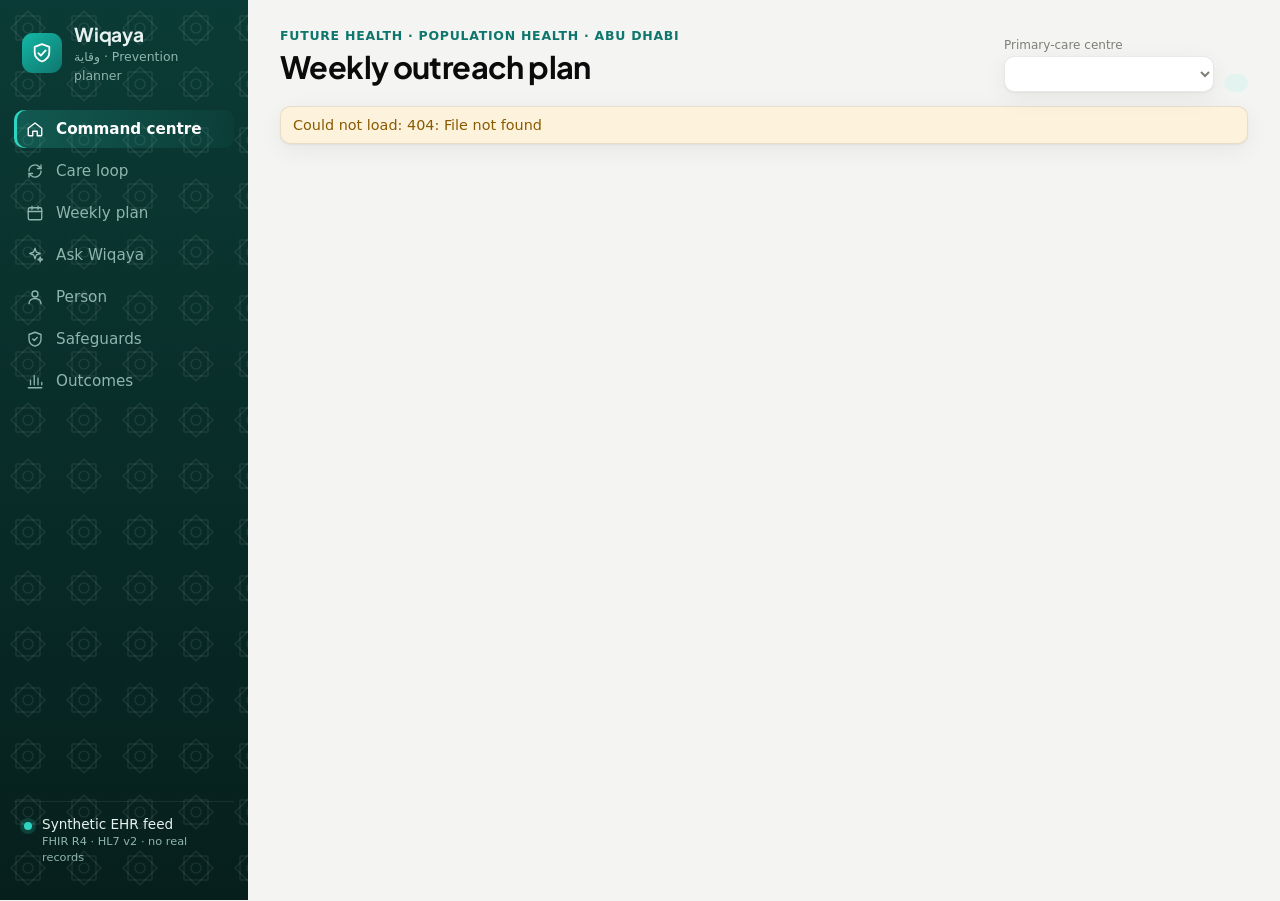
==== commit 3324996c: "Close the screening-to-care loop: FHIR/HL7 interfaces and Gemini bottleneck analyst Acts on the revi" ====
--- a/static/index.html
+++ b/static/index.html
@@ -24,7 +24,7 @@
       <nav id="nav" role="tablist" aria-label="Views" aria-orientation="vertical"></nav>
       <div class="side-foot">
         <span class="live-dot" aria-hidden="true"></span>
-        <span>Synthetic data only<br><small>No real health records</small></span>
+        <span>Synthetic EHR feed<br><small>FHIR R4 · HL7 v2 · no real records</small></span>
       </div>
     </aside>
 
@@ -41,10 +41,9 @@
         </div>
       </header>
 
-      <section class="kpis" id="kpis" aria-label="Key figures"></section>
-
       <main id="main">
         <section id="overview" role="tabpanel" aria-labelledby="tab-overview"></section>
+        <section id="loop" role="tabpanel" aria-labelledby="tab-loop" hidden></section>
         <section id="copilot" role="tabpanel" aria-labelledby="tab-copilot" hidden></section>
         <section id="plan" role="tabpanel" aria-labelledby="tab-plan" hidden></section>
         <section id="person" role="tabpanel" aria-labelledby="tab-person" hidden></section>
@@ -53,6 +52,7 @@
       </main>
     </div>
   </div>
+  <dialog id="episode" class="drawer" aria-labelledby="ep-title"></dialog>
   <div id="tip" class="tip" role="tooltip" hidden></div>
   <div id="status" class="sr-only" role="status" aria-live="polite"></div>
   <script src="app.js"></script>
--- a/static/styles.css
+++ b/static/styles.css
@@ -51,13 +51,6 @@
 .field { display: grid; gap: 4px; font-size: .75rem; color: var(--muted); }
 select { background: var(--surface); border: 1px solid var(--border); border-radius: 10px; padding: 9px 12px; min-width: 210px; box-shadow: var(--shadow); }
 .pill { display: inline-flex; align-items: center; gap: 6px; padding: 9px 12px; border-radius: 10px; background: var(--brand-soft); color: var(--brand-2); font-size: .85rem; font-weight: 600; }
-.kpis { display: grid; grid-template-columns: repeat(4, minmax(0, 1fr)); gap: 14px; margin: 24px 0 22px; }
-.kpi { background: var(--surface); border: 1px solid var(--border); border-radius: var(--radius); padding: 16px 18px; box-shadow: var(--shadow); display: grid; gap: 4px; }
-.kpi-k { color: var(--muted); font-size: .8rem; font-weight: 500; }
-.kpi-v { font-size: 1.75rem; font-weight: 700; letter-spacing: -.02em; }
-.kpi-s { color: var(--ink-2); font-size: .8rem; }
-.kpi.hero { background: linear-gradient(150deg, #0f766e, #0b4f4a); color: #fff; border: 0; }
-.kpi.hero .kpi-k, .kpi.hero .kpi-s { color: #c4ece5; }
 
 /* Cards & layout */
 .card { background: var(--surface); border: 1px solid var(--border); border-radius: var(--radius); padding: 18px 20px; box-shadow: var(--shadow); min-width: 0; }
@@ -223,7 +216,7 @@
 .ai-brief h2 .i { color: var(--brand); }
 
 /* Display type */
-h1, h2, .kpi-v, .big, .brand strong, .hero-title, .hero-stats b, .region-nums b, .feat strong { font-family: "Plus Jakarta Sans", system-ui, -apple-system, "Segoe UI", sans-serif; }
+h1, h2, .big, .brand strong, .hero-title, .hero-stats b, .region-nums b { font-family: "Plus Jakarta Sans", system-ui, -apple-system, "Segoe UI", sans-serif; }
 
 /* Command centre */
 .hero { position: relative; overflow: hidden; display: grid; grid-template-columns: minmax(0, 1.35fr) minmax(0, 1fr); gap: 28px; align-items: center;
@@ -266,35 +259,15 @@
 .region-nums div { display: grid; }
 .region-nums b { font-size: 1.3rem; letter-spacing: -.02em; }
 .region-nums div > span { font-size: .75rem; color: var(--muted); }
-.ai-spot { display: grid; grid-template-columns: minmax(0, 1fr) minmax(0, 1.25fr); gap: 24px; align-items: center; margin-bottom: 16px;
-  background: linear-gradient(120deg, var(--surface), var(--brand-soft)); }
-.ai-spot .hero-eyebrow { color: var(--brand); }
-.ai-spot h2 { font-size: 1.5rem; letter-spacing: -.02em; margin: 6px 0 8px; }
-.pipe { list-style: none; margin: 0; padding: 0; display: grid; grid-template-columns: repeat(6, 1fr); gap: 8px; position: relative; }
-.pipe::before { content: ""; position: absolute; left: 8%; right: 8%; top: 20px; height: 2px; background: linear-gradient(90deg, var(--brand), var(--s1)); opacity: .35; }
-.pipe li { position: relative; display: grid; justify-items: center; gap: 8px; text-align: center; }
-.pipe .lane-ic { width: 42px; height: 42px; border-radius: 13px; background: var(--surface); border: 1px solid var(--border); box-shadow: var(--shadow); }
-.pipe small { font-size: .74rem; color: var(--ink-2); line-height: 1.25; }
-.pulse-dot { position: absolute; top: 15px; left: 8%; width: 12px; height: 12px; border-radius: 50%; background: var(--brand); box-shadow: 0 0 12px var(--brand); }
-.feats { display: grid; grid-template-columns: repeat(4, minmax(0, 1fr)); gap: 14px; }
-.feat { text-align: left; display: grid; gap: 8px; align-content: start; padding: 18px; border-radius: var(--radius); background: var(--surface); border: 1px solid var(--border); box-shadow: var(--shadow); cursor: pointer; color: var(--ink); }
-.feat strong { font-size: 1rem; }
-.feat span:last-child { color: var(--ink-2); font-size: .86rem; line-height: 1.45; }
-.feat-ic { width: 40px; height: 40px; border-radius: 12px; display: grid; place-items: center; color: #fff; background: linear-gradient(135deg, #14b8a6, #0f766e); }
-.feat:nth-child(2) .feat-ic { background: linear-gradient(135deg, #3987e5, #1c5cab); }
-.feat:nth-child(3) .feat-ic { background: linear-gradient(135deg, #9085e9, #4a3aa7); }
-.feat:nth-child(4) .feat-ic { background: linear-gradient(135deg, #f5c04a, #c98500); }
 .lift { transition: transform .2s ease, box-shadow .2s ease, border-color .2s ease; }
 .lift:hover { transform: translateY(-3px); box-shadow: 0 14px 34px rgba(16, 24, 20, .12); border-color: var(--brand); }
 #nav button[aria-selected="true"] { background: linear-gradient(90deg, rgba(45, 212, 191, .22), rgba(45, 212, 191, .04)); }
 .side { background: url("data:image/svg+xml,%3Csvg xmlns='http://www.w3.org/2000/svg' width='56' height='56' viewBox='0 0 56 56'%3E%3Cg fill='none' stroke='%23ffffff' stroke-opacity='0.09' stroke-width='1.2'%3E%3Crect x='16' y='16' width='24' height='24'/%3E%3Crect x='16' y='16' width='24' height='24' transform='rotate(45 28 28)'/%3E%3Ccircle cx='28' cy='28' r='5'/%3E%3C/g%3E%3C/svg%3E"), linear-gradient(180deg, #0b3b36, #061f1c); }
 @media (prefers-reduced-motion: no-preference) {
   .enter { animation: fadeUp .35s ease both; }
-  .pulse-dot { animation: travel 3.6s ease-in-out infinite; }
   .hero-panel-k::before { animation: pulse 1.8s ease-in-out infinite; }
 }
 @keyframes fadeUp { from { opacity: 0; transform: translateY(8px); } to { opacity: 1; transform: none; } }
-@keyframes travel { 0% { left: 8%; opacity: 0; } 10% { opacity: 1; } 90% { opacity: 1; } 100% { left: 90%; opacity: 0; } }
 
 /* Weekly plan */
 .plan-hero { display: grid; grid-template-columns: auto minmax(0, 1fr); gap: 28px; align-items: center; padding: 26px 30px; border-radius: 20px; margin-bottom: 16px; color: #fff;
@@ -602,7 +575,7 @@
 @media (prefers-reduced-motion: no-preference) { .meter > i, .bar > i, .reach-track > i { transition: width .4s ease; } }
 
 /* Responsive */
-@media (max-width: 1180px) { .hero, .cols-wide, .ai-spot { grid-template-columns: 1fr; } .feats { grid-template-columns: 1fr 1fr; } .grid3, .compare { grid-template-columns: 1fr 1fr; } .cols { grid-template-columns: 1fr; } .lanes { grid-template-columns: repeat(3, minmax(0, 1fr)); } }
+@media (max-width: 1180px) { .hero, .cols-wide { grid-template-columns: 1fr; } .feats { grid-template-columns: 1fr 1fr; } .grid3, .compare { grid-template-columns: 1fr 1fr; } .cols { grid-template-columns: 1fr; } .lanes { grid-template-columns: repeat(3, minmax(0, 1fr)); } }
 @media (max-width: 900px) {
   .shell { grid-template-columns: minmax(0, 1fr); }
   .side { position: static; height: auto; flex-direction: row; flex-wrap: wrap; align-items: center; gap: 10px; padding: 12px 16px; }
@@ -611,18 +584,93 @@
   #nav button { white-space: nowrap; }
   #nav button[aria-selected="true"] { box-shadow: inset 0 -3px 0 #2dd4bf; }
   .side-foot { display: none; }
-  .kpis, .summary { grid-template-columns: repeat(2, minmax(0, 1fr)); }
+  .summary { grid-template-columns: repeat(2, minmax(0, 1fr)); }
   select { min-width: 0; width: 100%; }
   .top-tools, .field { width: 100%; }
-  .kpi-v { font-size: 1.4rem; }
   .grid3, .grid2, .compare { grid-template-columns: 1fr; }
   .lanes { grid-template-columns: 1fr 1fr; }
   .hero { padding: 26px 20px; }
-  .feats { grid-template-columns: 1fr; }
-  .pipe { grid-template-columns: repeat(3, 1fr); row-gap: 16px; }
-  .pipe::before, .pulse-dot { display: none; }
   .ask-row { flex-direction: column; }
   .content { padding: 20px 16px 48px; }
   .hh { grid-template-columns: 30px minmax(0, 1fr); }
   .score { grid-column: 2; text-align: left; }
 }
+
+/* Care loop */
+input, textarea { font: inherit; color: var(--ink); background: var(--surface); border: 1px solid var(--border); border-radius: 10px; padding: 9px 12px; }
+textarea { resize: vertical; }
+.btn.sm { padding: 6px 10px; font-size: .8rem; }
+.plan-stats .alarm, .ls-nums .alarm { background: rgba(232, 112, 90, .22); border-color: rgba(255, 160, 140, .45); }
+.loop-hero { background: url("data:image/svg+xml,%3Csvg xmlns='http://www.w3.org/2000/svg' width='56' height='56' viewBox='0 0 56 56'%3E%3Cg fill='none' stroke='%23ffffff' stroke-opacity='0.08' stroke-width='1.2'%3E%3Crect x='16' y='16' width='24' height='24'/%3E%3Crect x='16' y='16' width='24' height='24' transform='rotate(45 28 28)'/%3E%3C/g%3E%3C/svg%3E"),
+  radial-gradient(600px 300px at 100% 0%, rgba(240, 184, 72, .35), transparent 60%), linear-gradient(135deg, #0f766e, #0b3b36); }
+.funnel { list-style: none; margin: 4px 0 0; padding: 0; display: grid; grid-template-columns: repeat(7, minmax(0, 1fr)); gap: 8px; }
+.funnel li { position: relative; }
+.funnel li + li::before { content: ""; position: absolute; left: -8px; top: 50%; width: 8px; height: 2px; background: var(--axis); }
+.fstage { width: 100%; height: 100%; display: grid; gap: 3px; align-content: start; text-align: left; padding: 12px; border-radius: 12px; border: 1px solid var(--border); background: var(--surface-2); cursor: pointer; transition: border-color .15s, transform .15s; }
+.fstage:hover:not(:disabled) { border-color: var(--brand); transform: translateY(-2px); }
+.fstage:disabled { cursor: default; background: var(--good-soft); }
+.fstage.on { border-color: var(--brand); box-shadow: 0 0 0 2px var(--brand-soft); background: var(--surface); }
+.fstage.worst { border-color: color-mix(in oklab, var(--crit) 55%, transparent); }
+.fs-label { font-size: .78rem; font-weight: 600; color: var(--ink-2); }
+.fstage b { font-family: "Plus Jakarta Sans", system-ui, sans-serif; font-size: 1.45rem; letter-spacing: -.02em; }
+.fs-over { font-size: .76rem; font-weight: 600; color: var(--crit); display: inline-flex; gap: 4px; align-items: center; }
+.fs-over.zero { color: var(--good-ink); }
+.fs-over .i { width: 14px; height: 14px; }
+.fs-sla { font-size: .72rem; color: var(--muted); }
+.fs-meter { height: 5px; border-radius: 3px; background: var(--grid); overflow: hidden; margin-top: 4px; }
+.fs-meter i { display: block; height: 100%; background: var(--crit); }
+.loop-grid { display: grid; grid-template-columns: minmax(0, 1.3fr) minmax(0, 1fr); gap: 16px; margin: 16px 0; }
+.feed { display: grid; gap: 12px; align-content: start; }
+.ifaces { display: grid; gap: 6px; font-size: .8rem; color: var(--ink-2); }
+.ifaces code { font-size: .74rem; background: var(--surface-2); border: 1px solid var(--border); padding: 1px 6px; border-radius: 6px; margin-left: 4px; }
+.hl7 { display: grid; gap: 4px; }
+.hl7-k { font-size: .72rem; font-weight: 700; letter-spacing: .06em; text-transform: uppercase; color: var(--muted); }
+.hl7 pre { margin: 0; padding: 10px 12px; border-radius: 10px; background: #0b2f2b; color: #b6f0e4; font-size: .72rem; line-height: 1.5; overflow-x: auto; white-space: pre; }
+table.wl { width: 100%; border-collapse: collapse; font-size: .85rem; }
+.wl th { text-align: left; font-size: .74rem; color: var(--muted); font-weight: 600; padding: 8px 10px; border-bottom: 1px solid var(--grid); white-space: nowrap; }
+.wl td { padding: 12px 10px; border-bottom: 1px solid var(--grid); vertical-align: top; }
+.wl td > span.muted, .wl td > span.small { display: block; margin-top: 2px; }
+.wl tr.urgent td:first-child { box-shadow: inset 3px 0 0 var(--crit); }
+.wl-act { white-space: nowrap; }
+.wl-act .btn + .btn { margin-left: 6px; }
+.bchip { display: inline-block; margin: 0 4px 4px 0; padding: 2px 8px; border-radius: 999px; font-size: .74rem; background: var(--warn-soft); color: var(--warn-ink); }
+.stage-chip { display: inline-block; padding: 2px 9px; border-radius: 999px; font-size: .76rem; font-weight: 600; margin: 0 4px 4px 0; }
+.t-s1 { background: var(--s1-soft); color: var(--s1); } .t-s3 { background: var(--s3-soft); color: var(--good-ink); }
+.t-s7 { background: var(--s7-soft); color: var(--s7); } .t-s2 { background: #fde6db; color: #a3401a; } .t-good { background: var(--good-soft); color: var(--good-ink); }
+.hbar .bar i.hot { background: var(--crit); }
+.wl-mini { list-style: none; margin: 8px 0 0; padding: 0; display: grid; gap: 10px; }
+.loop-strip { width: 100%; display: grid; grid-template-columns: minmax(0, 1fr) auto auto; gap: 20px; align-items: center; text-align: left; cursor: pointer; color: var(--ink); margin-top: 16px; }
+.loop-strip h2 { font-size: 1.3rem; margin: 4px 0; }
+.loop-strip .eyebrow { display: inline-flex; gap: 6px; align-items: center; }
+.ls-nums { display: flex; flex-wrap: wrap; gap: 10px; }
+.ls-nums div { display: grid; padding: 10px 14px; border-radius: 12px; background: var(--surface-2); border: 1px solid var(--border); min-width: 104px; }
+.ls-nums .alarm { background: #fde9e4; border-color: #f5c3b6; }
+.ls-nums b { font-family: "Plus Jakarta Sans", system-ui, sans-serif; font-size: 1.35rem; }
+.ls-nums span { font-size: .75rem; color: var(--ink-2); }
+.ls-go { width: 40px; height: 40px; border-radius: 50%; display: grid; place-items: center; background: var(--brand); color: #fff; transform: rotate(90deg); }
+/* Episode drawer */
+dialog.drawer { margin: 0 0 0 auto; height: 100vh; max-height: 100vh; width: min(520px, 100vw); border: 0; padding: 24px; background: var(--surface); color: var(--ink); box-shadow: -20px 0 50px rgba(0, 0, 0, .2); overflow-y: auto; }
+dialog.drawer::backdrop { background: rgba(5, 20, 18, .45); }
+.drawer-head { display: flex; justify-content: space-between; gap: 12px; align-items: flex-start; margin-bottom: 16px; }
+.drawer-head h2 { font-size: 1.4rem; margin-top: 2px; }
+.icon-btn { border: 1px solid var(--border); background: var(--surface-2); width: 36px; height: 36px; border-radius: 10px; display: grid; place-items: center; cursor: pointer; flex: none; }
+.tl { list-style: none; margin: 0; padding: 0; display: grid; }
+.tl li { display: grid; grid-template-columns: 22px minmax(0, 1fr); gap: 10px; position: relative; padding-bottom: 14px; }
+.tl li:not(:last-child)::before { content: ""; position: absolute; left: 6px; top: 16px; bottom: 0; width: 2px; background: var(--grid); }
+.tl-dot { width: 14px; height: 14px; border-radius: 50%; margin-top: 3px; background: var(--brand); box-shadow: 0 0 0 3px var(--brand-soft); }
+.tl-s1 .tl-dot { background: var(--s1); } .tl-s7 .tl-dot { background: var(--s7); } .tl-s2 .tl-dot { background: var(--s2); } .tl-good .tl-dot { background: var(--good); }
+.tl-next .tl-dot { background: none; border: 2px dashed var(--axis); box-shadow: none; }
+.tl-next.late .tl-dot { border-color: var(--crit); }
+.tl-head { display: flex; flex-wrap: wrap; gap: 4px 10px; align-items: center; }
+.sub-panel.done { background: var(--good-soft); }
+.signoff { display: grid; gap: 10px; margin-top: 14px; padding: 16px; border-radius: 12px; border: 1px solid var(--border); background: var(--surface-2); }
+.signoff h3 { font-size: 1rem; }
+.signoff .field { font-size: .78rem; }
+.ploop { display: grid; gap: 8px; }
+.ploop-row { display: flex; flex-wrap: wrap; align-items: center; gap: 10px; padding: 10px 12px; border-radius: 10px; border: 1px solid var(--border); background: var(--surface-2); cursor: pointer; text-align: left; }
+.ploop-row:hover { border-color: var(--brand); }
+.ploop-track { display: inline-flex; gap: 4px; }
+.ploop-track i { width: 22px; height: 6px; border-radius: 3px; background: var(--grid); }
+.ploop-track i.on { background: var(--brand); }
+@media (max-width: 1180px) { .funnel { grid-template-columns: repeat(4, minmax(0, 1fr)); } .funnel li + li::before { display: none; } .loop-grid, .loop-strip { grid-template-columns: 1fr; } .ls-go { display: none; } }
+@media (max-width: 700px) { .funnel { grid-template-columns: 1fr 1fr; } }
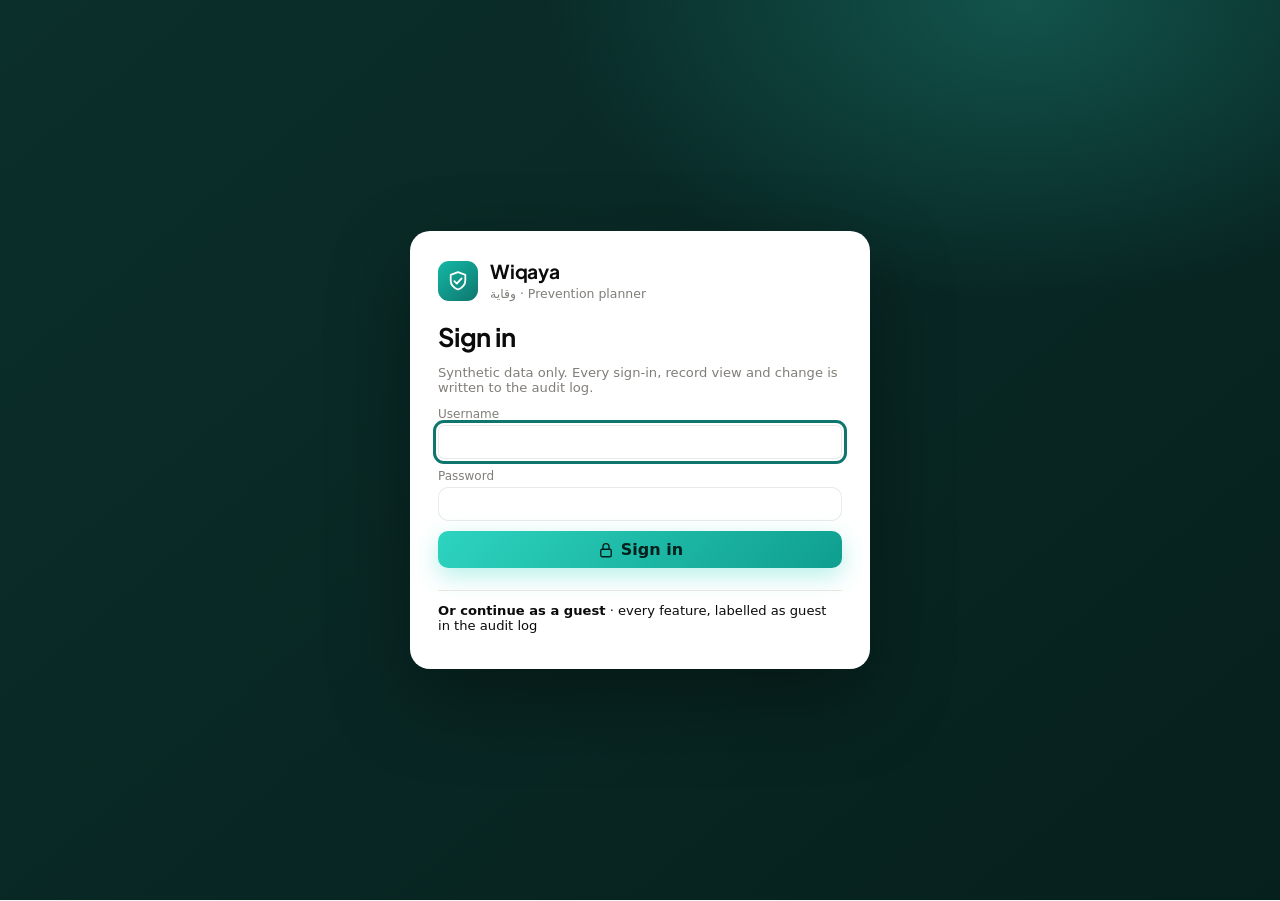
==== commit 0b6e12d2: "Add sign-in with least-privilege roles, a hash-chained audit log, persistence and a continuous monit" ====
--- a/static/index.html
+++ b/static/index.html
@@ -22,6 +22,7 @@
         <span><strong>Wiqaya</strong><small>وقاية · Prevention planner</small></span>
       </div>
       <nav id="nav" role="tablist" aria-label="Views" aria-orientation="vertical"></nav>
+      <div class="user-box" id="user-box" hidden></div>
       <div class="side-foot">
         <span class="live-dot" aria-hidden="true"></span>
         <span>Synthetic EHR feed<br><small>FHIR R4 · HL7 v2 · no real records</small></span>
@@ -49,10 +50,12 @@
         <section id="person" role="tabpanel" aria-labelledby="tab-person" hidden></section>
         <section id="safeguards" role="tabpanel" aria-labelledby="tab-safeguards" hidden></section>
         <section id="outcomes" role="tabpanel" aria-labelledby="tab-outcomes" hidden></section>
+        <section id="audit" role="tabpanel" aria-labelledby="tab-audit" hidden></section>
       </main>
     </div>
   </div>
   <dialog id="episode" class="drawer" aria-labelledby="ep-title"></dialog>
+  <div id="login" class="login" hidden></div>
   <div id="tip" class="tip" role="tooltip" hidden></div>
   <div id="status" class="sr-only" role="status" aria-live="polite"></div>
   <script src="app.js"></script>
--- a/static/styles.css
+++ b/static/styles.css
@@ -674,3 +674,35 @@
 .ploop-track i.on { background: var(--brand); }
 @media (max-width: 1180px) { .funnel { grid-template-columns: repeat(4, minmax(0, 1fr)); } .funnel li + li::before { display: none; } .loop-grid, .loop-strip { grid-template-columns: 1fr; } .ls-go { display: none; } }
 @media (max-width: 700px) { .funnel { grid-template-columns: 1fr 1fr; } }
+/* Sign-in, user box, alerts, audit */
+.login { position: fixed; inset: 0; z-index: 50; display: grid; place-items: center; padding: 16px; overflow-y: auto;
+  background: radial-gradient(800px 500px at 80% 0%, rgba(45, 212, 191, .25), transparent 60%), linear-gradient(140deg, #0b2f2b, #06201d); }
+.login-card { width: min(460px, 100%); background: var(--surface); color: var(--ink); border-radius: 20px; padding: 28px; box-shadow: 0 30px 80px rgba(0, 0, 0, .35); display: grid; gap: 12px; }
+.login-card .brand { padding: 0; }
+.login-card .brand small { color: var(--muted); }
+.login-card h1 { font-size: 1.6rem; margin: 6px 0 0; }
+.login-form { display: grid; gap: 10px; }
+.login-form .btn { justify-content: center; }
+.demo-users { display: grid; gap: 6px; padding-top: 12px; border-top: 1px solid var(--grid); }
+.demo-users code { background: var(--surface-2); border: 1px solid var(--border); border-radius: 6px; padding: 1px 6px; }
+.demo-u { display: grid; text-align: left; padding: 8px 12px; border-radius: 10px; border: 1px solid var(--border); background: var(--surface-2); cursor: pointer; }
+.demo-u:hover { border-color: var(--brand); }
+.demo-u span { font-size: .78rem; color: var(--muted); }
+.guest { display: grid; gap: 8px; padding-top: 12px; border-top: 1px solid var(--grid); }
+.guest-row { display: flex; flex-wrap: wrap; gap: 6px; }
+.user-box { display: grid; grid-template-columns: 30px minmax(0, 1fr) 32px; gap: 10px; align-items: center; margin: auto 0 0; padding: 12px 10px; border-top: 1px solid rgba(255, 255, 255, .08); font-size: .85rem; }
+.user-box + .side-foot { margin-top: 0; }
+.user-box strong { display: block; line-height: 1.2; }
+.user-box small { color: var(--side-muted); }
+.user-box .icon-btn { width: 32px; height: 32px; background: rgba(255, 255, 255, .06); border-color: rgba(255, 255, 255, .12); color: var(--side-ink); }
+.alerts { margin: 16px 0 0; }
+.alerts h2 { display: inline-flex; gap: 8px; align-items: center; }
+.alert-list { list-style: none; margin: 0; padding: 0; display: grid; gap: 6px; }
+.alert-list li { display: grid; grid-template-columns: 12px minmax(0, 1fr) auto; gap: 10px; align-items: center; padding: 8px 12px; border-radius: 10px; background: var(--surface-2); font-size: .86rem; }
+.al-dot { width: 10px; height: 10px; border-radius: 50%; background: var(--s1); }
+.al-high .al-dot { background: var(--crit); } .al-medium .al-dot { background: var(--warn); }
+.al-high { background: #fde9e4 !important; }
+.barrier-form { display: grid; grid-template-columns: minmax(0, 1fr) minmax(0, 1fr) auto; gap: 8px; align-items: end; margin-top: 8px; }
+.seg-group button:disabled { opacity: .5; cursor: not-allowed; }
+@media (max-width: 700px) { .barrier-form { grid-template-columns: 1fr; } }
+@media (prefers-color-scheme: dark) { :root:where(:not([data-theme="light"])) .al-high { background: #3a1f1a !important; } }
